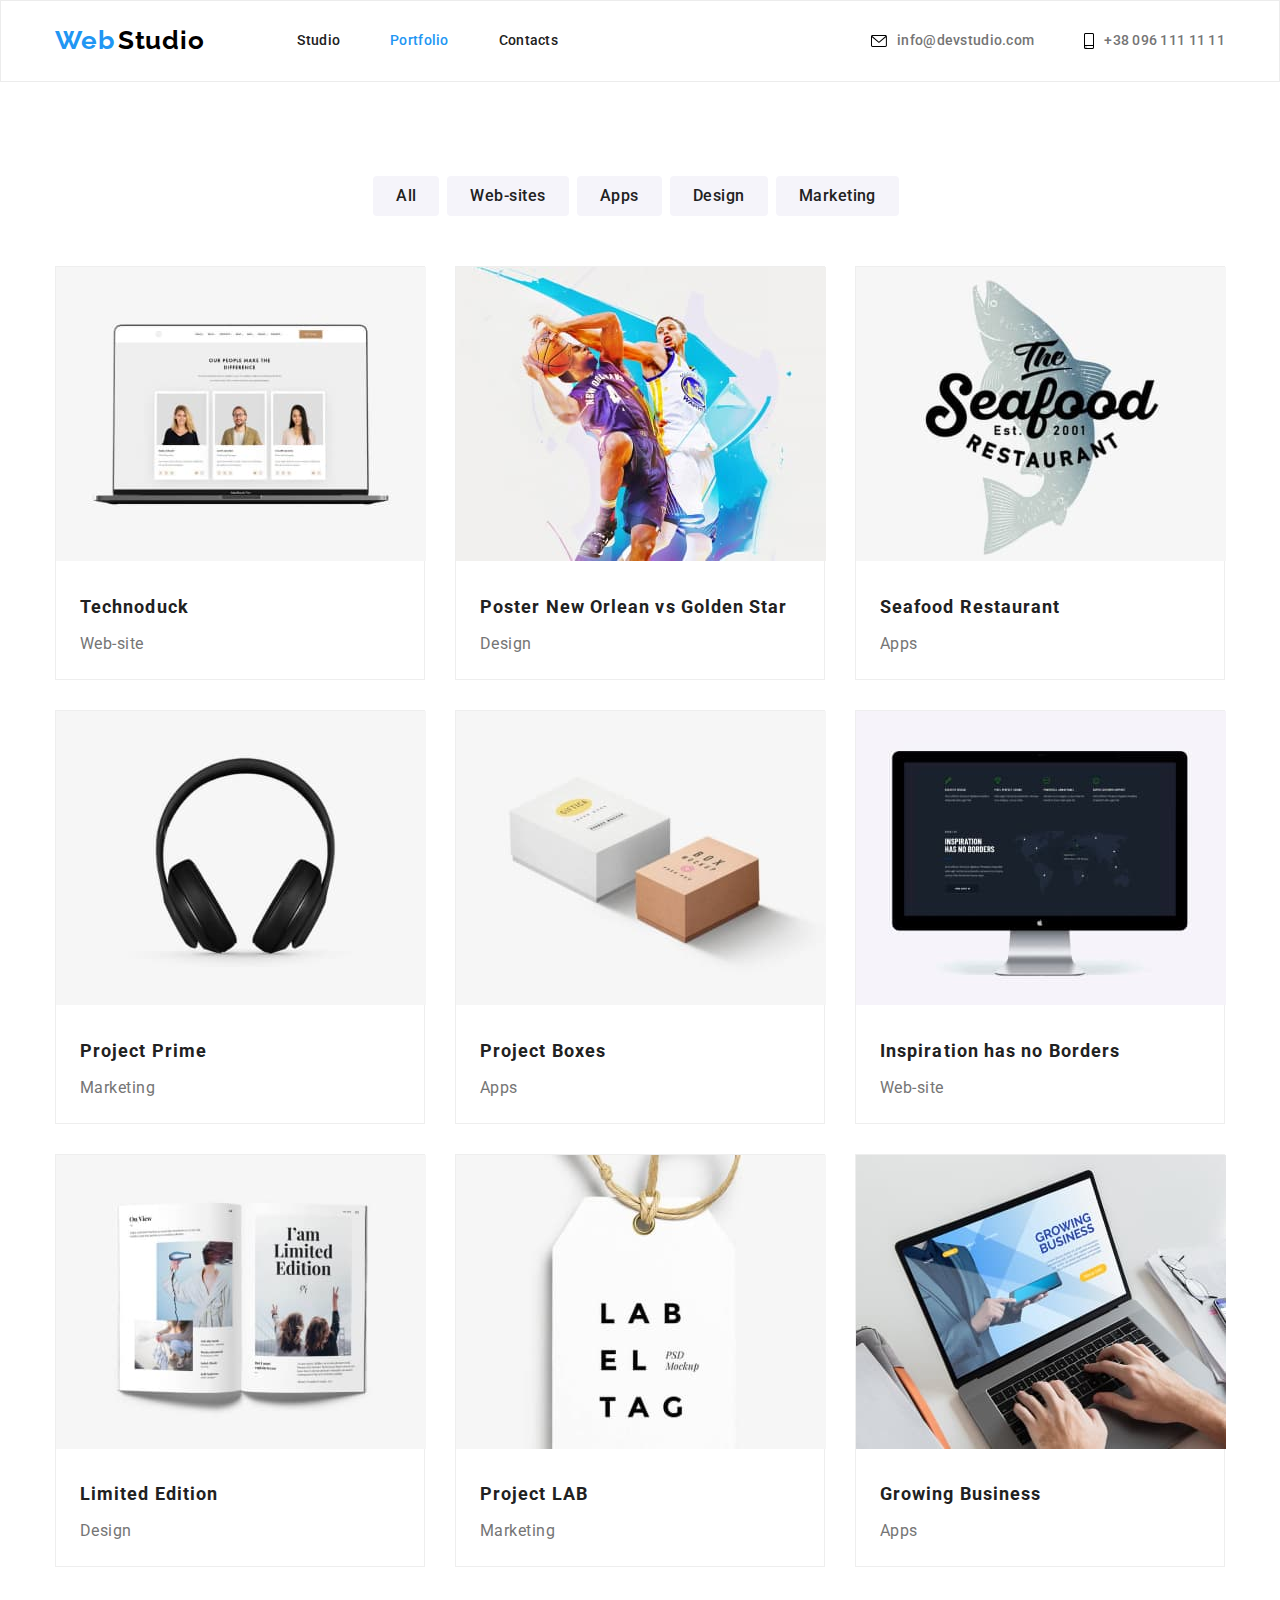
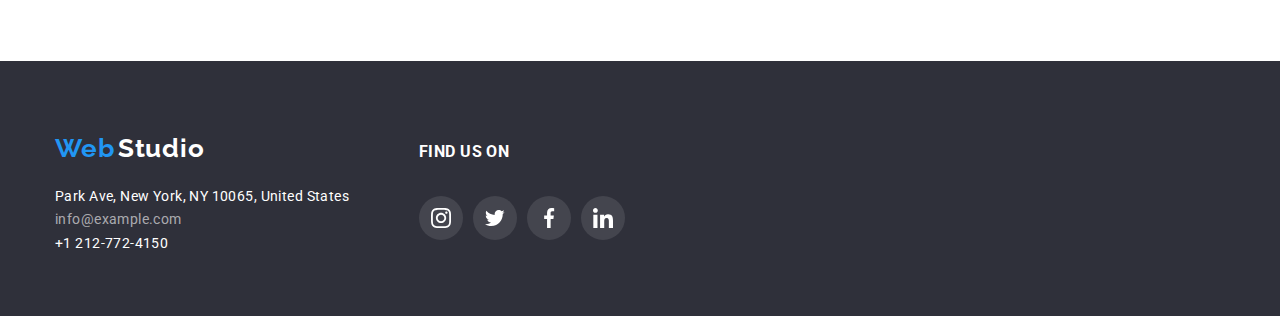
==== portfolio.html @ 9c0a79fc "add all info" ====
<!DOCTYPE html>
<html lang="en">
<head>
    <meta charset="UTF-8">
    <meta http-equiv="X-UA-Compatible" content="IE=edge">
    <meta name="viewport" content="width=device-width, initial-scale=1.0">
    <title>Document</title>
    <link rel="preconnect" href="https://fonts.googleapis.com">
    <link rel="preconnect" href="https://fonts.gstatic.com" crossorigin="">
    <link href="https://fonts.googleapis.com/css2?family=Raleway:ital,wght@0,700;1,700&amp;family=Roboto:ital,wght@0,400;0,500;0,700;0,900;1,400;1,500;1,700;1,900&amp;display=swap" rel="stylesheet">
    <link rel="stylesheet" href="https://cdnjs.cloudflare.com/ajax/libs/modern-normalize/1.1.0/modern-normalize.min.css">
    <link rel="stylesheet" href="./css/styles.css">
</head>

<body>
    <!--Header-->
    <header  class="header">
      <div class="container main-div">
      <a href="./index.html" class="link">
          <span class="logo-web" >Web</span>
          <span class="logo-studio" >Studio</span>
      </a>  
      <nav>
          <ul class="site-nav list">
              <li class="item"><a href="./index.html" class="link">Studio</a></li>
              <li class="item"><a href="./portfolio.html"  class="link current">Portfolio</a></li>
              <li class="item"><a href=""  class="link">Contacts</a></li>
          </ul>  
      </nav>
      <ul class="auth-nav list"> 
        <li class="item contact-item">
            <a class="contact-link mail-link link" href="mailto:info@devstudio.com" >
                <svg class="mail-icon icon" width="16" height="12">
                    <use href="./images/icons/icons.svg#icon-envelope"></use>
                </svg>
                <span>info@devstudio.com</span>
            </a>
        </li> 
        <li class="item contact-item">
            <a class="contact-link phone-link link" href="tel:+380961111111">
                <svg class="phone-icon icon" width="10" height="16">
                    <use href="./images/icons/icons.svg#icon-smartphone"></use>
                </svg>
                <span>+38 096 111 11 11</span>
            </a>
        </li>  
    </ul>
      </div>
    </header>
    <!--Main body-->
    <main>
        
        <section class="section">
            <div class="container">
                <h2 class="visually-hidden">Our projects</h2>
                <!--List of filters-->
                
                <ul class="portfolio-list">
                  
                  <li class="item"><button type="button" class="button">All</button></li>
                  <li class="item"><button type="button" class="button">Web-sites</button></li>
                  <li class="item"><button type="button" class="button">Apps</button></li>
                  <li class="item"><button type="button" class="button">Design</button></li>
                  <li class="item"><button type="button" class="button">Marketing</button></li>
                  
                </ul>
                
                <!--List of projects-->      
                <ul class="list">
                  <div class="portfolio-container">
                  <li class="portfolio-element">
                    <a href="" class="portfolio-link">
                      <img src="./images/portfolio/img.jpg" alt="Technoduck's photo" width="370" height="294" />
                      <h3 class="portfolio-title">Technoduck</h3>
                      <p class="portfolio-text">Web-site</p>
                  </a>
                  </li>
                  <li class="portfolio-element">
                    <a href="" class="portfolio-link">
                      <img src="./images/portfolio/img1.jpg" alt="Poster's photo" width="370" height="294" />
                      <h3 class="portfolio-title">Poster New Orlean vs Golden Star</h3>
                      <p class="portfolio-text">Design</p>
                  </a>
                  </li>
                  <li class="portfolio-element">
                    <a href="" class="portfolio-link">
                      <img src="./images/portfolio/img2.jpg" alt="Seafood's photo" width="370" height="294" />
                      <h3 class="portfolio-title">Seafood Restaurant</h3>
                      <p class="portfolio-text">Apps</p>
                  </a></li>
                  <li class="portfolio-element"><a href="" class="portfolio-link">
                    <img src="./images/portfolio/img3.jpg" alt="Project's photo" width="370" height="294" />
                    <h3 class="portfolio-title">Project Prime</h3>
                    <p class="portfolio-text">Marketing</p>
                  </a></li>
                  <li class="portfolio-element"><a href="" class="portfolio-link">
                    <img src="./images/portfolio/img4.jpg" alt="Boxes's photo" width="370" height="294" />
                    <h3 class="portfolio-title">Project Boxes</h3>
                    <p class="portfolio-text">Apps</p>
                  </a></li>
                  <li class="portfolio-element"><a href="" class="portfolio-link">
                    <img src="./images/portfolio/img5.jpg" alt="Inspiration's photo" width="370" height="294" />
                    <h3 class="portfolio-title">Inspiration has no Borders</h3>
                    <p class="portfolio-text">Web-site</p>
                  </a></li>
                  <li class="portfolio-element"><a href="" class="portfolio-link">
                    <img src="./images/portfolio/img6.jpg" alt="Edition's photo" width="370" height="294" />
                    <h3 class="portfolio-title">Limited Edition</h3>
                    <p class="portfolio-text">Design</p>
                  </a></li>
                  <li class="portfolio-element"><a href="" class="portfolio-link">
                    <img src="./images/portfolio/img7.jpg" alt="LAB's photo" width="370" height="294" />
                    <h3 class="portfolio-title">Project LAB</h3>
                    <p class="portfolio-text">Marketing</p>
                  </a></li>
                  <li class="portfolio-element"><a href="" class="portfolio-link">
                    <img src="./images/portfolio/img8.jpg" alt="Business's photo" width="370" height="294" />
                    <h3 class="portfolio-title">Growing Business</h3>
                    <p class="portfolio-text">Apps</p>
                  </a></li>
                  </div>
                </ul>
            </div>
        </section>
        
    </main>
    <!--Footer-->
    <footer class="footer"> 
      <div class="container2" > 
        <div class="footer-address-block">
            <a href="./index.html" class="link">
                <span class="footer-logo-web" >Web</span>
                <span class="footer-logo-studio" >Studio</span>
            </a>  
        <address>
            <ul  class="footer list">
                <li class="item"><a href="https://www.google.com/maps/place/Park+Ave,+New+York,+NY+10065,+%D0%A1%D0%BF%D0%BE%D0%BB%D1%83%D1%87%D0%B5%D0%BD%D1%96+%D0%A8%D1%82%D0%B0%D1%82%D0%B8+%D0%90%D0%BC%D0%B5%D1%80%D0%B8%D0%BA%D0%B8/@40.7667084,-73.9759206,15z/data=!3m1!4b1!4m5!3m4!1s0x89c2b76424149fd5:0x1e6065c9d4149dd9!8m2!3d40.7667087!4d-73.9671658"
                    target="_blank"
                    rel="noopener noreferrer nofollow"
                    class="link">Park Ave, New York, NY 10065, United States </a>
                </li>
                <li class="item"><a href="mailto:info@example.com" class="link contacts">info@example.com</a></li>
                <li class="item"><a href="tel:+12127724150" class="link contact">+1 212-772-4150</a></li>
            </ul>
        </address>
        </div>
        <div class="footer-social-block">
            <h3 class="title">FIND US ON</h3>
            <ul class="footer-icons">
                <li class="social-item">
                <a href=""  class="social-link link">
                    <svg class="social-icon1" width="20" height="20">
                        <use href="./images/icons/icons.svg#icon-instagram"></use>
                    </svg>
                </a>                   
                </li>
                <li class="social-item">
                <a href="" class="social-link link">
                    <svg class="social-icon1" width="20" height="20">
                        <use href="./images/icons/icons.svg#icon-twitter"></use>
                    </svg>
                </a>
                </li>
                <li class="social-item">
                <a href="" class="social-link link">
                    <svg class="social-icon1" width="20" height="20">
                        <use href="./images/icons/icons.svg#icon-facebook"></use>
                    </svg>
                </a>
                </li>
                <li class="social-item">
                <a href="" class="social-link link">
                    <svg class="social-icon1" width="20" height="20">
                        <use href="./images/icons/icons.svg#icon-linkedin"></use>
                    </svg>
                </a>
                </li>
            </ul>
        </div>
    </footer>
    
</body>
</html>
---- css/styles.css ----
:root {
    --color-text: #757575;
    --second-color-text: #212121;
    --third-color-text: #000000;
    --second-bg-color:  #F5F4FA;
    --third-bg-color:#2f303a;
    --accent-color: #2196f3;
    --primary-white-color: #ffffff;
    --secondary-white-color: rgba(255, 255, 255, 0.6);
  }
  body {
    background-color: var(--primary-white-color);
    font-family: "Roboto", sans-serif;
    font-style: normal;
    font-size: 14px;
    line-height: 1.7;
    letter-spacing: 0.03em;
    color: var(--color-text);
  }
  .container {
    width: 1200px;
    padding-left: 15px;
    padding-right: 15px;
    margin-left: auto;
    margin-right: auto;
  }
  .list {
    display: flex;
    padding: 0;
    margin: 0;
    list-style: none;
  }
  .section {
    margin-top: 0;
    padding-top: 94px;
    padding-bottom: 94px;
  }
  .ul, li {
    list-style: none;
  }
  /* main-div */
  .main-div {
    display: flex;
    align-items: center;
  }
  /* header */
  .header {
    background-color: var(--primary-white-color);
    border: 1px solid #ECECEC;
  }
  .header .list {
    list-style: none;
  }
  .header .link {
    text-decoration: none;
  }
  .header .link:hover,
  .header .link:focus {
    color: var(--accent-color);
  }
  /* header logo */
  .logo-web {
    font-family: 'Raleway';
    font-weight: 700;
    font-size: 26px;
    line-height: 1.19;
    letter-spacing: 0.03em;
    color: var(--accent-color);
  }
  .logo-studio {
    font-family: 'Raleway';
    font-weight: 700;
    font-size: 26px;
    line-height: 1.19;
    letter-spacing: 0.03em;
    color: var(--third-color-text);
  }
  /* navigation */
  .site-nav {
    display: flex;
    margin-left: 93px;
  }
  .site-nav .item + .item {
    margin-left: 50px;
  }

  .site-nav .link {
    display: block;
    padding-top: 32px;
    padding-bottom: 32px;

    color: var(--second-color-text);
    font-weight: 500;
    font-size: 14px;
    line-height: 1.14;
    letter-spacing: 0.02em;
    text-decoration: none;
  }
  .site-nav .link:hover,
  .site-nav .link:focus {
    color: var(--accent-color);
  }
  .site-nav .link.current {
    color: var(--accent-color);
  }
  .auth-nav {
    display: flex;
    margin-left: auto;
  }
  .auth-nav .item + .item {
    margin-left: 50px;
  }
  .auth-nav .link {
    color: var(--color-text);
    text-decoration: none;
    font-weight: 500;
    font-size: 14px;
    line-height: 1.14;
    letter-spacing: 0.02em;
  }
  .auth-nav .link:hover,
  .auth-nav .link:focus {
  color: var(--accent-color);
  }
  .auth-nav .contact-link {
    display: flex;
    align-items: center;
  }
  .auth-nav .icon {
    margin-right: 10px;
  }
  .auth-nav .contact-link:hover .icon {
    fill: var(--accent-color);
  }
  
  /* request */
  .request {
    background-color: var(--third-bg-color);
    text-align: center;
    padding-top: 200px;
    padding-bottom: 200px;
    max-width: 1600px;
    background-image: 
    linear-gradient(
      to right,
      rgba(47, 48, 58, 0.4),
      rgba(47, 48, 58, 0.4)),
     url(../images/requestbg/requestbg1.jpg);
     margin-left: auto;
     margin-right: auto;
     background-repeat: no-repeat;
     background-position: center;
     background-size: cover;
  }
  .request-title {
    margin: auto;
    margin-top: 0;
    margin-bottom: 30px;
    width: 696px;
    color: var(--primary-white-color);
    font-weight: 900;
    font-size: 44px;
    line-height: 1.36;
    align-items: center;
    
    letter-spacing: 0.06em;
    text-transform: uppercase;
    text-align: center;
  }
  .request-button {
    border-radius: 4px;
    border: 1px solid transparent;
    background-color: var(--accent-color);
    font-family: inherit;
    font-weight: 700;
    font-size: 16px;
    line-height: 1.9;
    text-align: center;
    letter-spacing: 0.06em;
    color: var(--primary-white-color);
    cursor: pointer;
    padding-top: 10px;
    padding-right: 32px;
    padding-bottom: 10px;
    padding-left: 32px;
  }
  /* quality */
  
  .visually-hidden {
    margin-top: 0;
    position: absolute;
    white-space: nowrap;
    width: 1px;
    height: 1px;
    overflow: hidden;
    border: 0;
    padding: 0;
    clip: rect(0 0 0 0);
    clip-path: inset(50%);
    margin: -1px;
  }
  .quality-item {
    width: 270px;
    margin-right: 30px;
    margin-bottom: 0px;
  }
  .quality-item:nth-child(4n) {
    margin-right: 0;
  }
  .quality-item::before {
    display: block;
    content: "";
    height: 120px;
    border-radius: 4px;
    background-repeat: no-repeat;
    background-position: center;
    background-color: var(--second-bg-color);
    margin-bottom: 30px;
  }
  .icon-antenna::before {
    background-image: url(../images/icons/antenna\ 1.svg);
  }
  .icon-clock::before {
    background-image: url(../images/icons/clock\ 1.svg);
  }
  .icon-diagram::before{
    background-image: url(../images/icons/diagram\ 1.svg);
  }
  .icon-astronaut::before{
    background-image: url(../images/icons/astronaut\ 1.svg);
  }
  /*.quality-item:nth-last-child(-n +4) {
    margin-bottom: 0;
  }*/
  .quality-title {
    margin-top: 0;
    margin-bottom: 10px;
    font-weight: 700;
    font-size: 14px;
    line-height: 1.4;
    letter-spacing: 0.03em;
    text-transform: uppercase;
    color: var(--second-color-text);
  }
  .quality-text {
    margin-top: 0;
    margin-bottom: 0;
  }
  /* what we do */
  .section1 {
    margin-top: 0;
    padding-top: 0;
    padding-bottom: 94px;
  }
  .whatwedo-list {
    display: flex;
    flex-wrap: nowrap;
    padding-left: 0;
    margin-top: 0;
    margin-bottom: 0;
  }
  .whatwedo-item {
    width: 370px;
    margin-right: 30px;
    margin-bottom: 30px;
  }
  .whatwedo-item:nth-child(3n) {
    margin-right: 0;
  }
  .whatwedo-item:nth-last-child(-n +3) {
    margin-bottom: 0;
  }
  .examples .list {
    margin-top: 0;
    margin-bottom: 0;
    list-style: none;
  }
  .section-title {
    margin-top: 0;
    margin-bottom: 50px;
    font-weight: 700;
    font-size: 36px;
    line-height: 1.6;
    text-align: center;
    letter-spacing: 0.03em;
    color: var(--second-color-text);
  }
  /* team */
  .team {
    background-color: var(--second-bg-color);
  }
  .team .list {
    list-style: none;
  }
  .team-item { 
    width: 270px;
    margin-right: 30px;
    margin-bottom: 0px; 
    background-color: var(--primary-white-color); 
    /* material shadow v1 */
      box-shadow: 0px 1px 3px rgba(0, 0, 0, 0.12), 0px 1px 1px rgba(0, 0, 0, 0.14), 0px 2px 1px rgba(0, 0, 0, 0.2);
      border-radius: 0px 0px 4px 4px;
  }
  .team-item:nth-child(4n) {
    margin-right: 0;
  }
  .team-item .social-icons {
    display: flex;
    justify-content: center;
    padding-bottom: 30px;
  }
  .team-item .social-item {
    width: 44px;
    height: 44px;
    margin-right: 10px;
    border-radius: 50%;
    background-color: var(--primary-white-color);
  }
  .team-item .social-item:last-child {
    margin-right: 0;
  }
  .team-item .social-link {
    width: 100%;
    height: 100%;
    display: flex;
    align-items: center;
    justify-content: center;
  }
  .team-item  .social-item:hover,
  .team-item  .social-item:focus {
    background-color: var(--accent-color);
  }
  .team-item .social-icon {
    fill:  #AFB1B8;
  }
  .team-item .social-link:hover .social-icon {
    fill: var(--primary-white-color);
  }
 
  .team-title {
    padding-top: 30px;
    padding-bottom: 10px;
    margin-top: 0;
    margin-bottom: 0;
    font-weight: 500;
    font-size: 16px;
    line-height: 1.87;
    text-align: center;
    letter-spacing: 0.03em;
    color: var(--second-color-text);
  }
  .team-text {
    padding-bottom: 16px;
    margin-top: 0;
    margin-bottom: 0;
    font-size: 16px;
    line-height: 1.87;
    text-align: center;
  }
  /* customers*/
  .customer-list {
    display: flex;
    flex-wrap: wrap;
  }
  .customer-list li {
    margin-right: 30px;
  }
  .customer-list li:nth-child(6n) {
    margin-right: 0;
  }
  .customer-item {
    display: block;
    content: "";
    width: 170px;
    height: 92px;
    border-radius: 4px;
    border : 1px solid #AFB1B8;
    background-repeat: no-repeat;
    background-position: center;
    margin-bottom: 30px;
  }
  .customer-item .customer-icon {
    display: flex;
    justify-content: center;
  }
  .customer-item .customer-link {
    width: 100%;
    height: 100%;
    display: flex;
    align-items: center;
    justify-content: center;
  }
  
  .customer-item .customer-icon {
    fill:  #AFB1B8;
  }
  
  .customer-item .customer-link:hover .customer-icon {
    fill: var(--accent-color);
  }
  .customer-item .customer-link:hover {
    border: 1px solid var(--accent-color);
  }
  .customer-item  .customer-item:hover,
  .customer-item  .customer-item:focus {
    background-color: var(--accent-color);
  }

  /* footer */
  .footer {
    background-color: var(--third-bg-color);
    padding-top: 60px;
    padding-bottom: 60px;
  }
  
  /* footer logo */
  .container2 {
    display: flex;  
    align-items: baseline;
    width: 1200px;
    padding-left: 15px;
    padding-right: 15px;
    margin-left: auto;
    margin-right: auto;
  }
  .footer-address-block { 
    margin-right: 70px;
   }
  .footer-logo-web {
    font-family: 'Raleway';
    font-weight: 700;
    font-size: 26px;
    line-height: 1.19;
    letter-spacing: 0.03em;
    color: var(--accent-color);
  }
  .footer-logo-studio {
    font-family: 'Raleway';
    font-weight: 700;
    font-size: 26px;
    line-height: 1.19;
    letter-spacing: 0.03em;
    color: var(--primary-white-color);
  }
  /* address */
  .footer .list {
    display: inline-block;
    padding-top: 0;
    padding-bottom: 0;
    margin-top: 20px;
    list-style: none;
    font-style: normal;
  }
  .footer .link {
    color: var(--primary-white-color);
    text-decoration: none;
  }
  .footer .link:hover,
  .footer .link:focus {
    color: var(--accent-color);
  }
  .footer .contacts {
    color: var(--secondary-white-color);
  }
  /*find us on*/
  .footer-social-block { 
    display: inline;
    width: 206px;
    margin: 0;
  }
  
  .footer .title {
    color: var(--primary-white-color);
  }
  .social-link, 
  .social-item   {
    display: flex;
    width: 100%;
    height: 100%;
    align-items: center;
    justify-content: center;
  }

  .footer .social-item {
    width: 44px;
    height: 44px;
    margin-right: 10px;
    border-radius: 50%;
    background: rgba(255, 255, 255, 0.1);
  }
  .social-item:nth-child(4n) {
    margin-right: 0;
  }
  .footer-icons {
    display: inline-flex;
    padding-inline: 0;
  }  
  .footer-icons  .social-item:hover,
  .footer-icons  .social-item:focus {
    background-color: var(--accent-color);
  }
  
  .footer-icons .social-icon1 {
    fill:  var(--primary-white-color);
  }
  .footer-icons .social-link:hover .social-icon {
    fill: var(--primary-white-color);
  }
  

  /* portfolio */
  .portfolio .list {
    list-style: none;  
  }
  /* button on portfolio */
  .portfolio-list {
    display: flex;
    justify-content: center;
    margin-top: 0;
    margin-bottom: 0;
    padding-left: 0;
  }
  
  .button {
    border-radius: 4px;
    margin-bottom: 50px;
    margin-right: 8px;
    border: 1px solid transparent;
    padding: 6px 22px;
    background-color: var(--second-bg-color);
    font-family: inherit;
    font-weight: 500;
    font-size: 16px;
    line-height: 1.62;
    text-align: center;
    letter-spacing: 0.03em;
    color: var(--second-color-text);
    cursor: pointer;
  }
  .button li:nth-child(5n) {
    margin-right: 0;
  }
  .button:hover,
  .button:focus {
    background-color: var(--accent-color);
    color: var(--primary-white-color);
    box-shadow: 0px 3px 1px rgba(0, 0, 0, 0.1), 0px 1px 2px rgba(0, 0, 0, 0.08), 0px 2px 2px rgba(0, 0, 0, 0.12);
  }
  /* list of projects */
  .portfolio-container {
    display: flex;
    flex-wrap: wrap;
  }
  .portfolio-element {
    width: 370px;
    margin-right: 30px;
    margin-bottom: 30px;
    border: 1px solid #EEEEEE;
  }
  .portfolio-element:nth-child(3n) {
    margin-right: 0;
  }
  .portfolio-element:nth-last-child(-n +3) {
    margin-bottom: 0;
  }
 .portfolio-element:hover {
  box-shadow: 0px 1px 1px rgba(0, 0, 0, 0.12), 0px 4px 4px rgba(0, 0, 0, 0.06), 1px 4px 6px rgba(0, 0, 0, 0.16);
 }
  .portfolio-link {
    text-decoration: none;
  }
  .portfolio-title {
    padding-top: 20px;
    padding-left: 24px;
    padding-bottom: 4px;
    padding-right: 24px;
    margin-top: 0;
    margin-bottom: 0;
    font-weight: 700;
    font-size: 18px;
    line-height: 2;
    letter-spacing: 0.06em;
    color: var(--second-color-text);
  }
  .portfolio-text {
    padding-left: 24px;
    padding-bottom: 20px;
    padding-right: 24px;
    margin-top: 0;
    margin-bottom: 0;
    font-size: 16px;
    line-height: 1.88;
    letter-spacing: 0.03em;
    color: var(--color-text);
  }
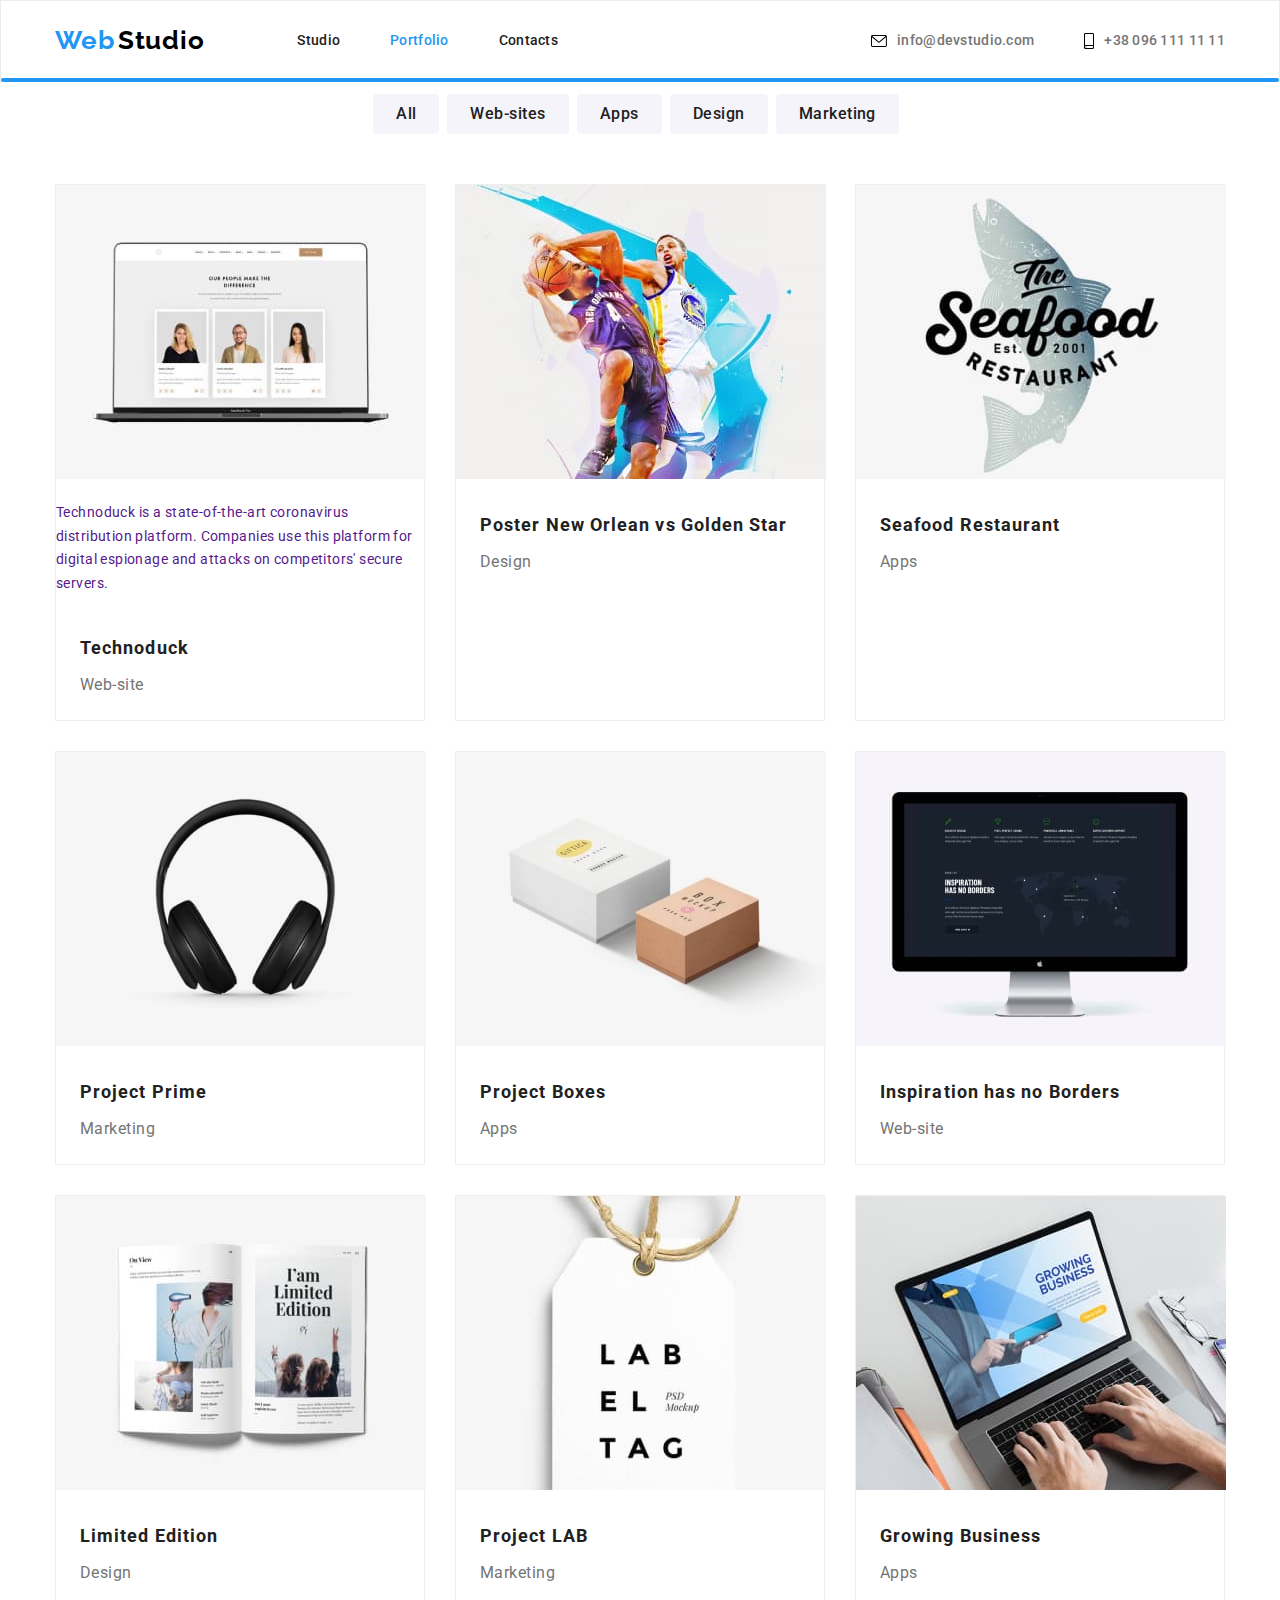
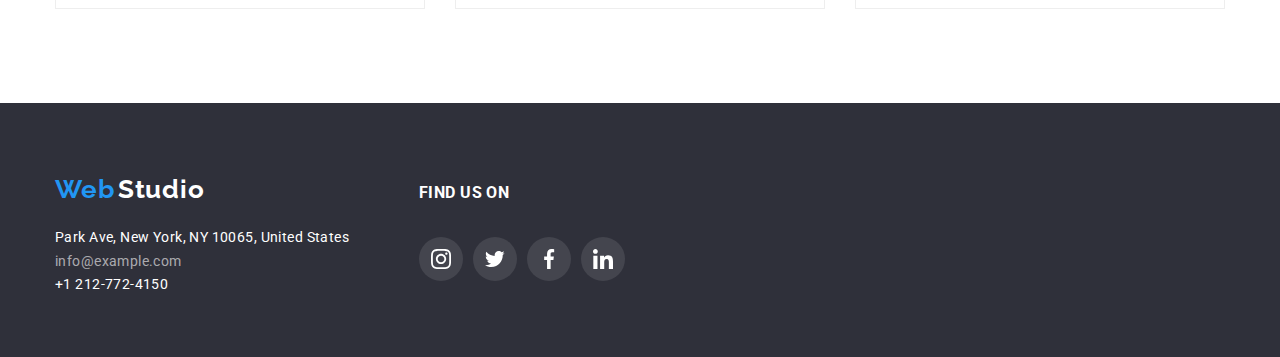
==== commit a02316f3: "fixed header" ====
--- a/portfolio.html
+++ b/portfolio.html
@@ -70,54 +70,73 @@
                   <div class="portfolio-container">
                   <li class="portfolio-element">
                     <a href="" class="portfolio-link">
-                      <img src="./images/portfolio/img.jpg" alt="Technoduck's photo" width="370" height="294" />
-                      <h3 class="portfolio-title">Technoduck</h3>
-                      <p class="portfolio-text">Web-site</p>
-                  </a>
+                        <div class="portfolio-vision">
+                            <div class="portfolio-desription">
+                            <img src="./images/portfolio/img.jpg" alt="Technoduck's photo" width="370" height="294" />
+                            
+                            <p>Technoduck is a state-of-the-art coronavirus distribution platform. Companies use this platform for digital espionage and attacks on competitors' secure servers.</p>
+                            </div>
+                        </div>
+                        <h3 class="portfolio-title">Technoduck</h3>
+                        <p class="portfolio-text">Web-site</p>
+                    </a>
                   </li>
                   <li class="portfolio-element">
                     <a href="" class="portfolio-link">
                       <img src="./images/portfolio/img1.jpg" alt="Poster's photo" width="370" height="294" />
                       <h3 class="portfolio-title">Poster New Orlean vs Golden Star</h3>
                       <p class="portfolio-text">Design</p>
-                  </a>
+                    </a>
                   </li>
                   <li class="portfolio-element">
                     <a href="" class="portfolio-link">
                       <img src="./images/portfolio/img2.jpg" alt="Seafood's photo" width="370" height="294" />
                       <h3 class="portfolio-title">Seafood Restaurant</h3>
                       <p class="portfolio-text">Apps</p>
-                  </a></li>
-                  <li class="portfolio-element"><a href="" class="portfolio-link">
-                    <img src="./images/portfolio/img3.jpg" alt="Project's photo" width="370" height="294" />
-                    <h3 class="portfolio-title">Project Prime</h3>
-                    <p class="portfolio-text">Marketing</p>
-                  </a></li>
-                  <li class="portfolio-element"><a href="" class="portfolio-link">
-                    <img src="./images/portfolio/img4.jpg" alt="Boxes's photo" width="370" height="294" />
-                    <h3 class="portfolio-title">Project Boxes</h3>
-                    <p class="portfolio-text">Apps</p>
-                  </a></li>
-                  <li class="portfolio-element"><a href="" class="portfolio-link">
-                    <img src="./images/portfolio/img5.jpg" alt="Inspiration's photo" width="370" height="294" />
-                    <h3 class="portfolio-title">Inspiration has no Borders</h3>
-                    <p class="portfolio-text">Web-site</p>
-                  </a></li>
-                  <li class="portfolio-element"><a href="" class="portfolio-link">
-                    <img src="./images/portfolio/img6.jpg" alt="Edition's photo" width="370" height="294" />
-                    <h3 class="portfolio-title">Limited Edition</h3>
-                    <p class="portfolio-text">Design</p>
-                  </a></li>
-                  <li class="portfolio-element"><a href="" class="portfolio-link">
-                    <img src="./images/portfolio/img7.jpg" alt="LAB's photo" width="370" height="294" />
-                    <h3 class="portfolio-title">Project LAB</h3>
-                    <p class="portfolio-text">Marketing</p>
-                  </a></li>
-                  <li class="portfolio-element"><a href="" class="portfolio-link">
-                    <img src="./images/portfolio/img8.jpg" alt="Business's photo" width="370" height="294" />
-                    <h3 class="portfolio-title">Growing Business</h3>
-                    <p class="portfolio-text">Apps</p>
-                  </a></li>
+                    </a>
+                  </li>
+                  <li class="portfolio-element">
+                    <a href="" class="portfolio-link">
+                      <img src="./images/portfolio/img3.jpg" alt="Project's photo" width="370" height="294" />
+                      <h3 class="portfolio-title">Project Prime</h3>
+                      <p class="portfolio-text">Marketing</p>
+                    </a>
+                   </li>
+                  <li class="portfolio-element">
+                    <a href="" class="portfolio-link">
+                      <img src="./images/portfolio/img4.jpg" alt="Boxes's photo" width="370" height="294" />
+                      <h3 class="portfolio-title">Project Boxes</h3>
+                      <p class="portfolio-text">Apps</p>
+                    </a>
+                  </li>
+                  <li class="portfolio-element">
+                    <a href="" class="portfolio-link">
+                      <img src="./images/portfolio/img5.jpg" alt="Inspiration's photo" width="370" height="294" />
+                      <h3 class="portfolio-title">Inspiration has no Borders</h3>
+                      <p class="portfolio-text">Web-site</p>
+                    </a>
+                  </li>
+                  <li class="portfolio-element">
+                    <a href="" class="portfolio-link">
+                      <img src="./images/portfolio/img6.jpg" alt="Edition's photo" width="370" height="294" />
+                      <h3 class="portfolio-title">Limited Edition</h3>
+                      <p class="portfolio-text">Design</p>
+                    </a>
+                  </li>
+                  <li class="portfolio-element">
+                    <a href="" class="portfolio-link">
+                      <img src="./images/portfolio/img7.jpg" alt="LAB's photo" width="370" height="294" />
+                      <h3 class="portfolio-title">Project LAB</h3>
+                      <p class="portfolio-text">Marketing</p>
+                    </a>
+                  </li>
+                  <li class="portfolio-element">
+                    <a href="" class="portfolio-link">
+                      <img src="./images/portfolio/img8.jpg" alt="Business's photo" width="370" height="294" />
+                      <h3 class="portfolio-title">Growing Business</h3>
+                      <p class="portfolio-text">Apps</p>
+                    </a>
+                  </li>
                   </div>
                 </ul>
             </div>
--- a/css/styles.css
+++ b/css/styles.css
@@ -43,10 +43,14 @@
     display: flex;
     align-items: center;
   }
+
   /* header */
   .header {
     background-color: var(--primary-white-color);
     border: 1px solid #ECECEC;
+    position: fixed;
+    width: 100%;
+    min-height: 80px;
   }
   .header .list {
     list-style: none;
@@ -102,6 +106,16 @@
   }
   .site-nav .link.current {
     color: var(--accent-color);
+  }
+  .link.current::after {
+    content: "";
+    position: absolute;
+    width: 100%;
+    height: 4px;
+    bottom: -1px;
+    border-radius: 2px;
+    left: 0;
+    background: var(--accent-color);
   }
   .auth-nav {
     display: flex;
@@ -261,6 +275,7 @@
   }
   .whatwedo-item {
     width: 370px;
+    height: 294px;
     margin-right: 30px;
     margin-bottom: 30px;
   }
@@ -284,6 +299,21 @@
     text-align: center;
     letter-spacing: 0.03em;
     color: var(--second-color-text);
+  }
+  .whatwedo-list .whatwedo-item {
+    position: relative;
+  }
+  .whatwedo-description {
+    background-color:rgba(47, 48, 58, 0.8);
+    color: var(--primary-white-color);
+    position: absolute;
+    top: 217px;
+    width: 370px;
+    padding-top: 27px;
+    padding-left: 107px;
+    padding-bottom: 27px;
+    padding-right: 107px;
+    text-align: center;
   }
   /* team */
   .team {
@@ -569,6 +599,21 @@
   .portfolio-link {
     text-decoration: none;
   }
+  
+  /*.portfolio-vision  img {
+    position: relative;
+    overflow: ;
+  }
+  /*.portfolio-description {
+    background-color:rgba(33, 150, 243, 0.9);
+    color: white;
+    padding-top: 63px;
+    padding-left: 24px;
+    padding-bottom: 63px;
+    padding-right: 24px;
+    position: absolute;
+  }*/
+  
   .portfolio-title {
     padding-top: 20px;
     padding-left: 24px;
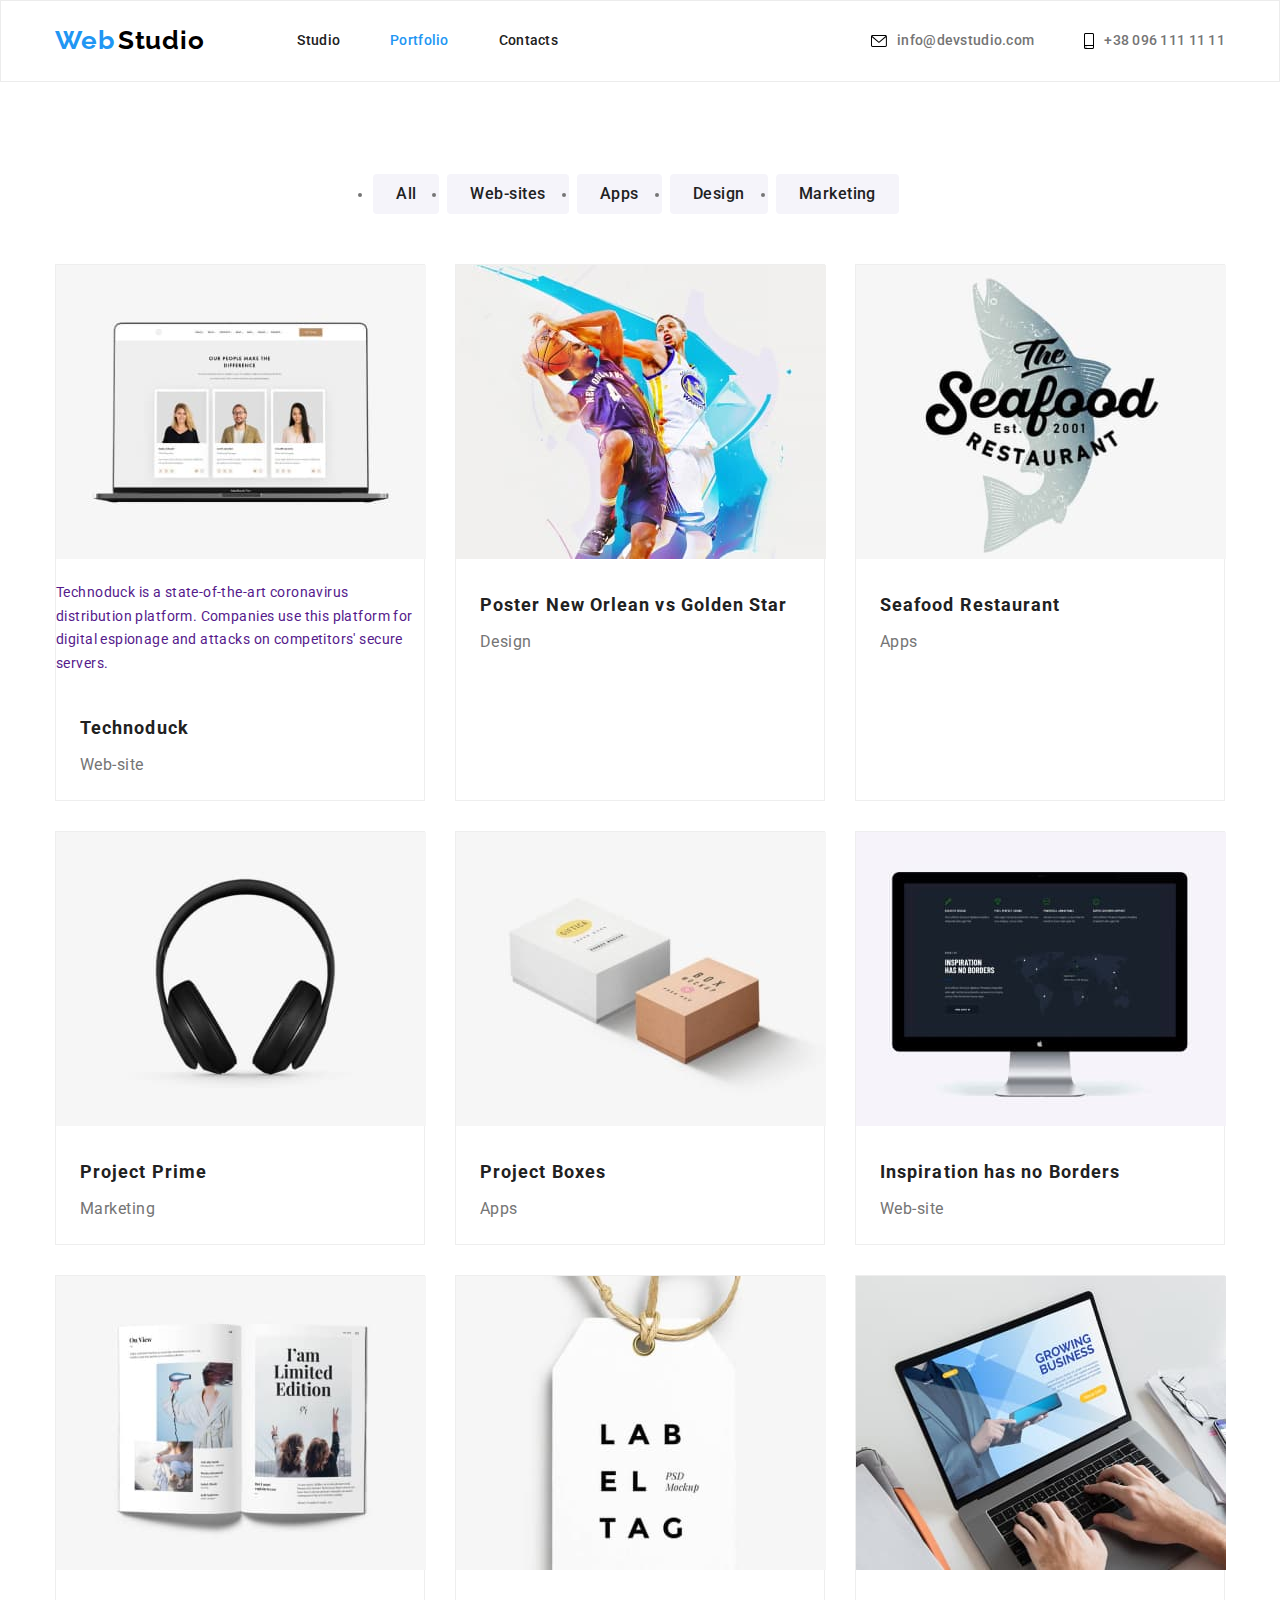
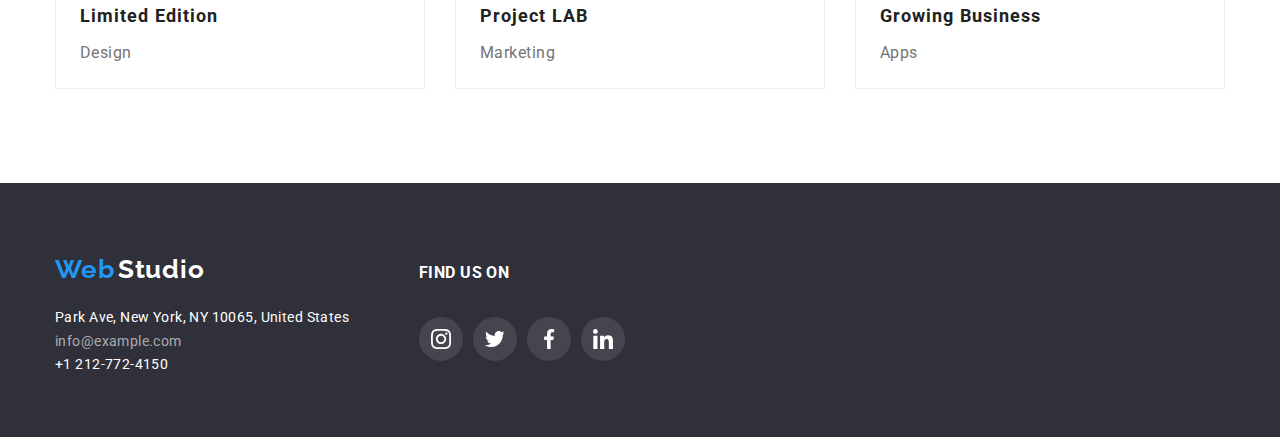
==== commit 3aeef129: "fix header" ====
--- a/portfolio.html
+++ b/portfolio.html
@@ -196,6 +196,7 @@
                 </li>
             </ul>
         </div>
+      </div>
     </footer>
     
 </body>
--- a/css/styles.css
+++ b/css/styles.css
@@ -16,6 +16,7 @@
     line-height: 1.7;
     letter-spacing: 0.03em;
     color: var(--color-text);
+    padding-top: 80px;
   }
   .container {
     width: 1200px;
@@ -35,8 +36,9 @@
     padding-top: 94px;
     padding-bottom: 94px;
   }
-  .ul, li {
+  .ul, .li {
     list-style: none;
+   
   }
   /* main-div */
   .main-div {
@@ -51,6 +53,8 @@
     position: fixed;
     width: 100%;
     min-height: 80px;
+    top: 0;
+    left: 0;
   }
   .header .list {
     list-style: none;
@@ -106,8 +110,9 @@
   }
   .site-nav .link.current {
     color: var(--accent-color);
-  }
-  .link.current::after {
+    position: relative;
+  }
+  .link.current:hover::after {
     content: "";
     position: absolute;
     width: 100%;
@@ -536,7 +541,48 @@
   .footer-icons .social-link:hover .social-icon {
     fill: var(--primary-white-color);
   }
-  
+  /*modal window*/
+  .modal-backdrop {
+    position: fixed;
+    top: 0;
+    left: 0;
+    width: 100%;
+    height: 100%;
+    background-color: rgba(0, 0, 0, 0.2);
+  }
+  .modal-backdrop.is-hidden {
+    opacity: 0;
+    pointer-events: none;
+  }
+  .modal {
+    position: absolute;
+    top: 50%;
+    left: 50%;
+    transform: translate(-50%, -50%);
+    width: 528px;
+    height: 581px;
+    background: var(--primary-white-color) ;
+    border-radius: 4px;
+
+    transition: background-color 250ms cubic-bezier(0.4, 0, 0.2, 1)
+  }
+  .modal:hover,
+  .modal:focus {
+    box-shadow: 0px 1px 3px rgba(0, 0, 0, 0.12), 0px 1px 1px rgba(0, 0, 0, 0.14), 0px 2px 1px rgba(0, 0, 0, 0.2);
+  }
+  .modal .close-sign {
+    position: absolute;
+    display: flex;
+    justify-content: center;
+    cursor: pointer;
+    align-items: center;
+    top: 10px;
+    right: 10px;
+    width: 30px;
+    height: 30px;
+    border: 1px solid #000000;
+    border-radius: 50%;
+  }
 
   /* portfolio */
   .portfolio .list {
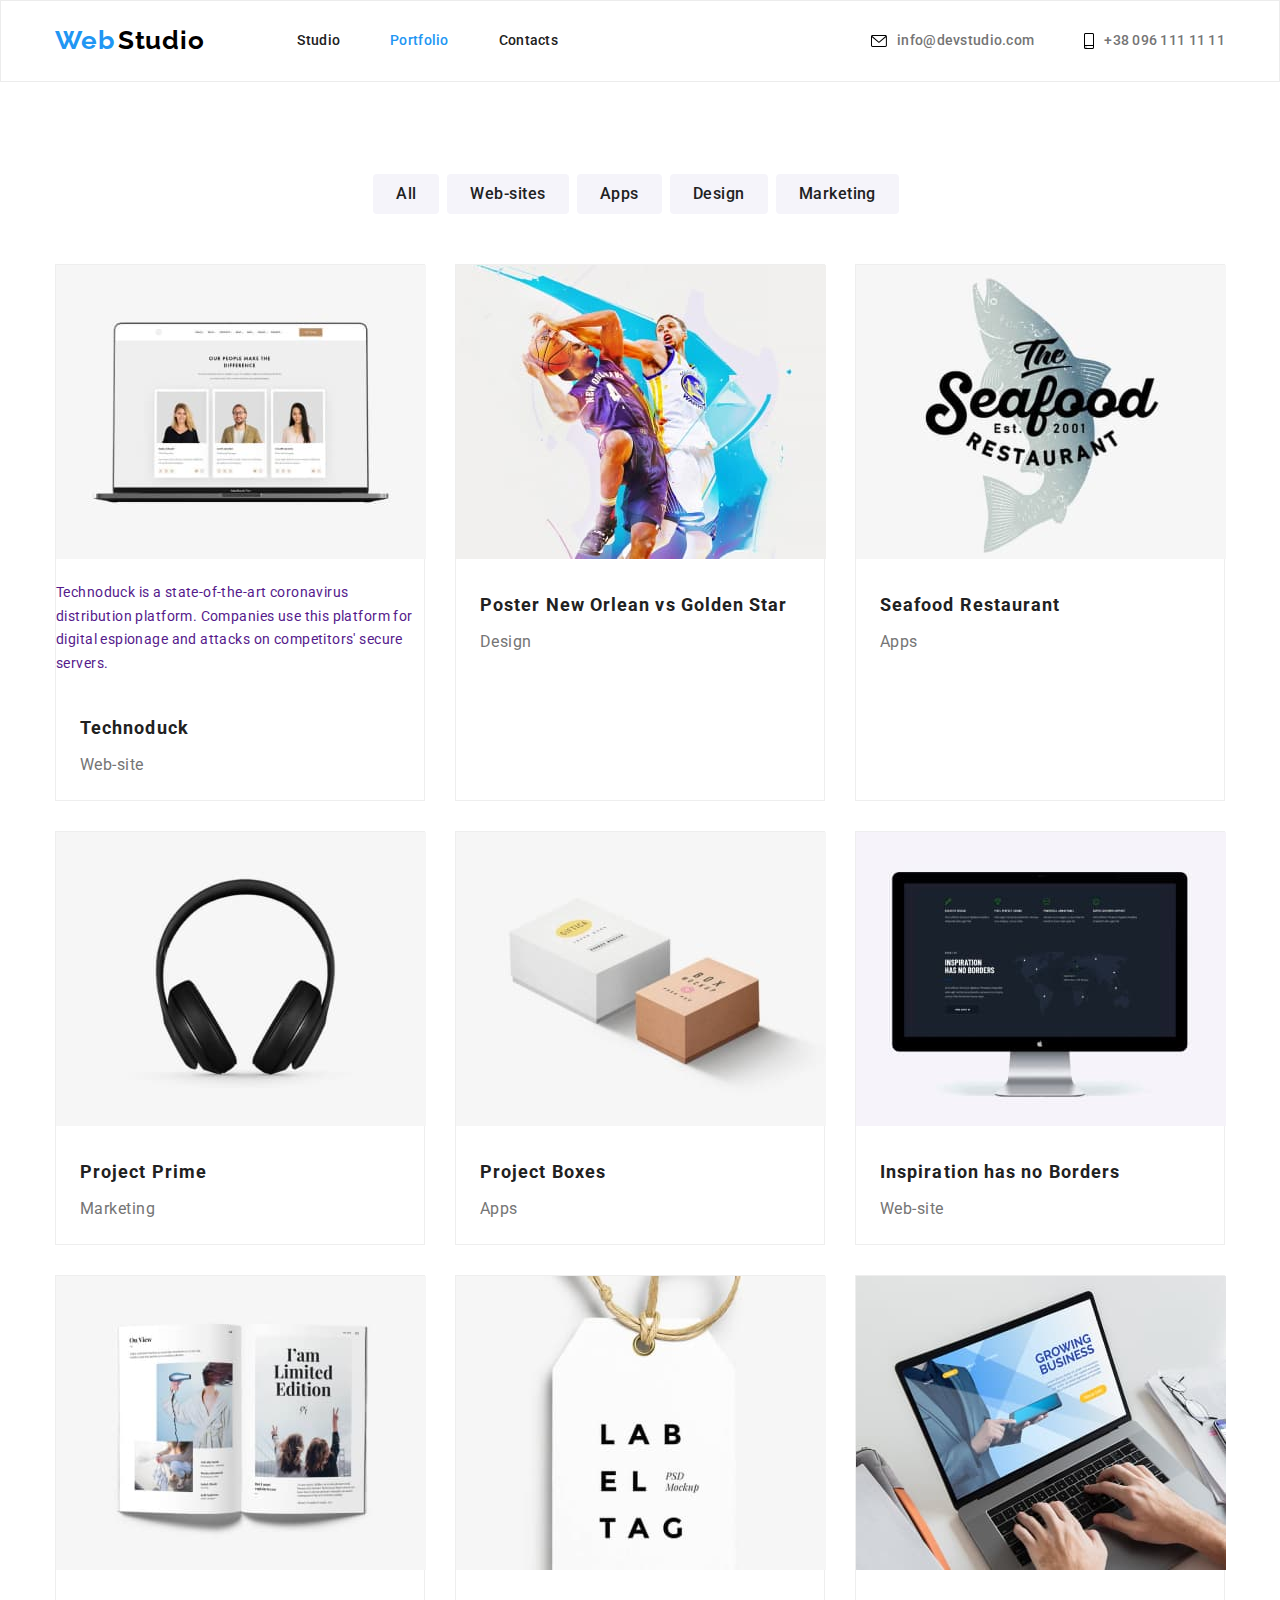
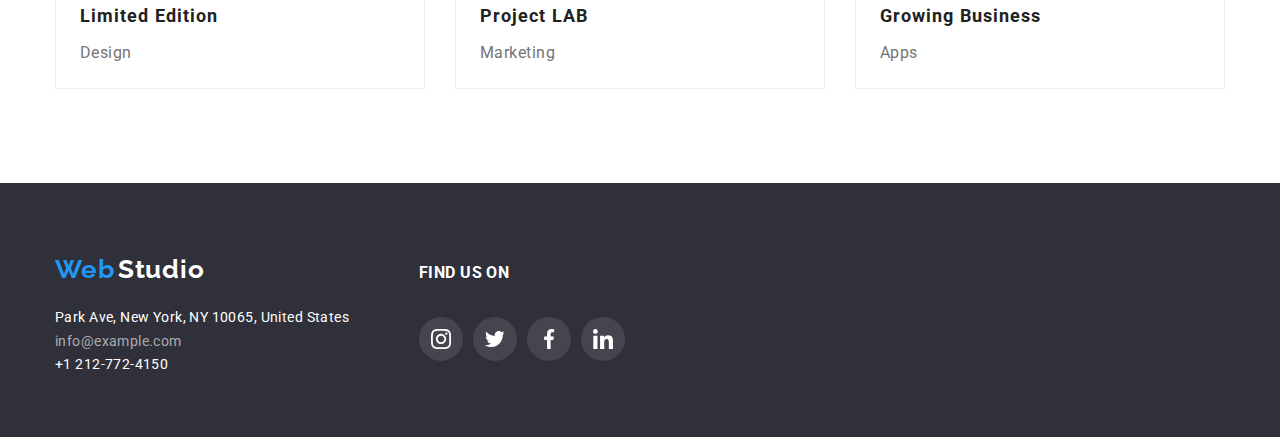
==== commit 70ff23fb: "add z-index in header" ====
--- a/portfolio.html
+++ b/portfolio.html
@@ -71,10 +71,10 @@
                   <li class="portfolio-element">
                     <a href="" class="portfolio-link">
                         <div class="portfolio-vision">
+                            
+                            <img src="./images/portfolio/img.jpg" alt="Technoduck's photo" width="370" height="294" />
                             <div class="portfolio-desription">
-                            <img src="./images/portfolio/img.jpg" alt="Technoduck's photo" width="370" height="294" />
-                            
-                            <p>Technoduck is a state-of-the-art coronavirus distribution platform. Companies use this platform for digital espionage and attacks on competitors' secure servers.</p>
+                              <p>Technoduck is a state-of-the-art coronavirus distribution platform. Companies use this platform for digital espionage and attacks on competitors' secure servers.</p>
                             </div>
                         </div>
                         <h3 class="portfolio-title">Technoduck</h3>
--- a/css/styles.css
+++ b/css/styles.css
@@ -36,7 +36,7 @@
     padding-top: 94px;
     padding-bottom: 94px;
   }
-  .ul, .li {
+  .ul, li {
     list-style: none;
    
   }
@@ -55,6 +55,7 @@
     min-height: 80px;
     top: 0;
     left: 0;
+    z-index: 1;
   }
   .header .list {
     list-style: none;
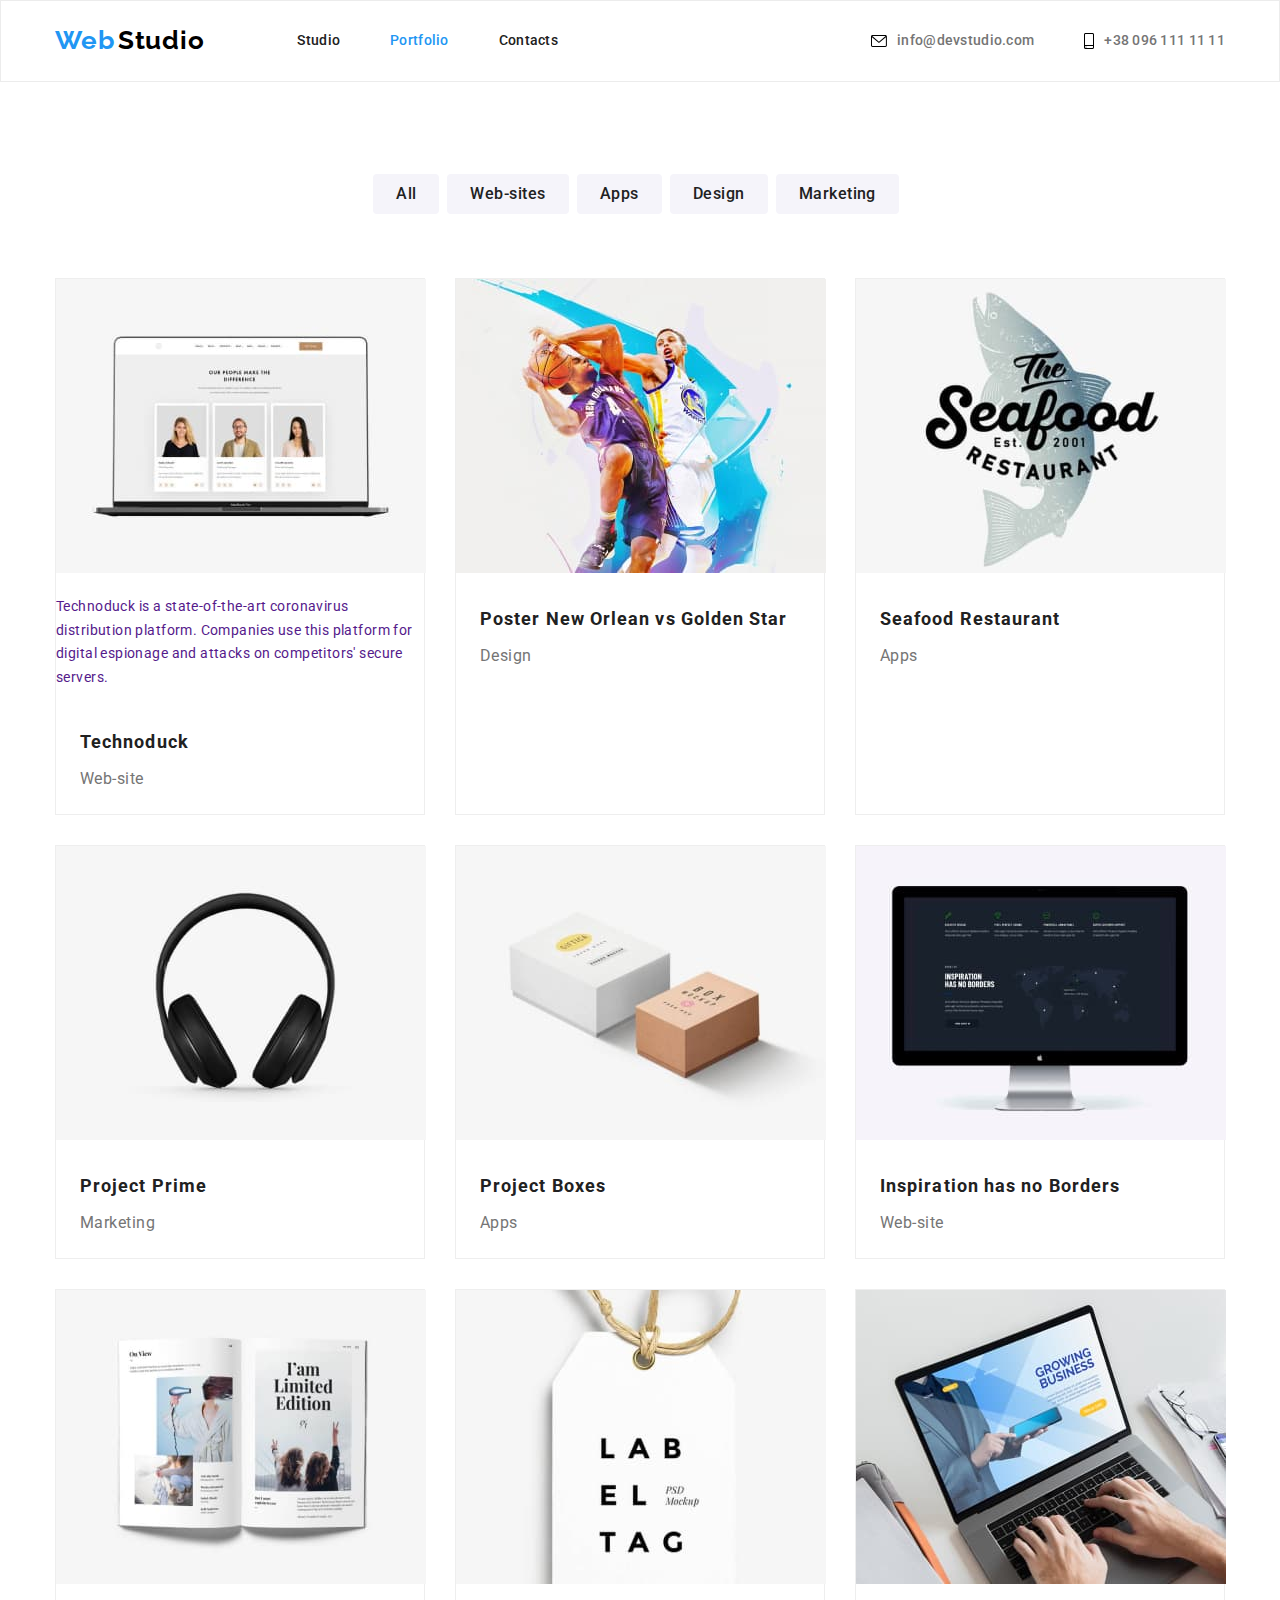
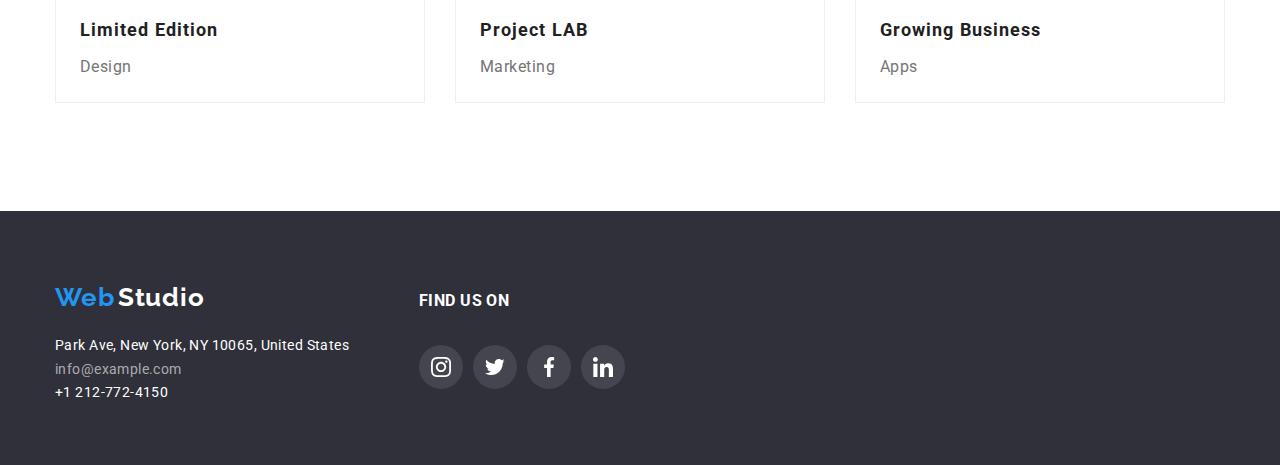
==== commit 6cd3c2f2: "fixed portfolio lists" ====
--- a/portfolio.html
+++ b/portfolio.html
@@ -66,17 +66,17 @@
                 </ul>
                 
                 <!--List of projects-->      
-                <ul class="list">
-                  <div class="portfolio-container">
-                  <li class="portfolio-element">
-                    <a href="" class="portfolio-link">
-                        <div class="portfolio-vision">
+                <ul class="portfolio-lists">
+                  
+                  <li class="portfolio-element">
+                    <a href="" class="portfolio-link">
+                        <!--<div class="portfolio-vision">-->
                             
                             <img src="./images/portfolio/img.jpg" alt="Technoduck's photo" width="370" height="294" />
                             <div class="portfolio-desription">
                               <p>Technoduck is a state-of-the-art coronavirus distribution platform. Companies use this platform for digital espionage and attacks on competitors' secure servers.</p>
                             </div>
-                        </div>
+                        <!--</div>-->
                         <h3 class="portfolio-title">Technoduck</h3>
                         <p class="portfolio-text">Web-site</p>
                     </a>
@@ -137,7 +137,7 @@
                       <p class="portfolio-text">Apps</p>
                     </a>
                   </li>
-                  </div>
+                  
                 </ul>
             </div>
         </section>
--- a/css/styles.css
+++ b/css/styles.css
@@ -624,11 +624,14 @@
     box-shadow: 0px 3px 1px rgba(0, 0, 0, 0.1), 0px 1px 2px rgba(0, 0, 0, 0.08), 0px 2px 2px rgba(0, 0, 0, 0.12);
   }
   /* list of projects */
-  .portfolio-container {
+  .portfolio-lists {
     display: flex;
     flex-wrap: wrap;
-  }
+    padding-left: 0;
+  }
+ 
   .portfolio-element {
+    position: relative;
     width: 370px;
     margin-right: 30px;
     margin-bottom: 30px;
@@ -650,16 +653,19 @@
   /*.portfolio-vision  img {
     position: relative;
     overflow: ;
-  }
-  /*.portfolio-description {
-    background-color:rgba(33, 150, 243, 0.9);
+  }*/
+  .portfolio-description {
+    position: absolute;
+    top:0;
+    right: 0;
+   /* background-color:rgba(33, 150, 243, 0.9);
     color: white;
     padding-top: 63px;
     padding-left: 24px;
     padding-bottom: 63px;
-    padding-right: 24px;
-    position: absolute;
-  }*/
+    padding-right: 24px;*/
+    
+  }
   
   .portfolio-title {
     padding-top: 20px;
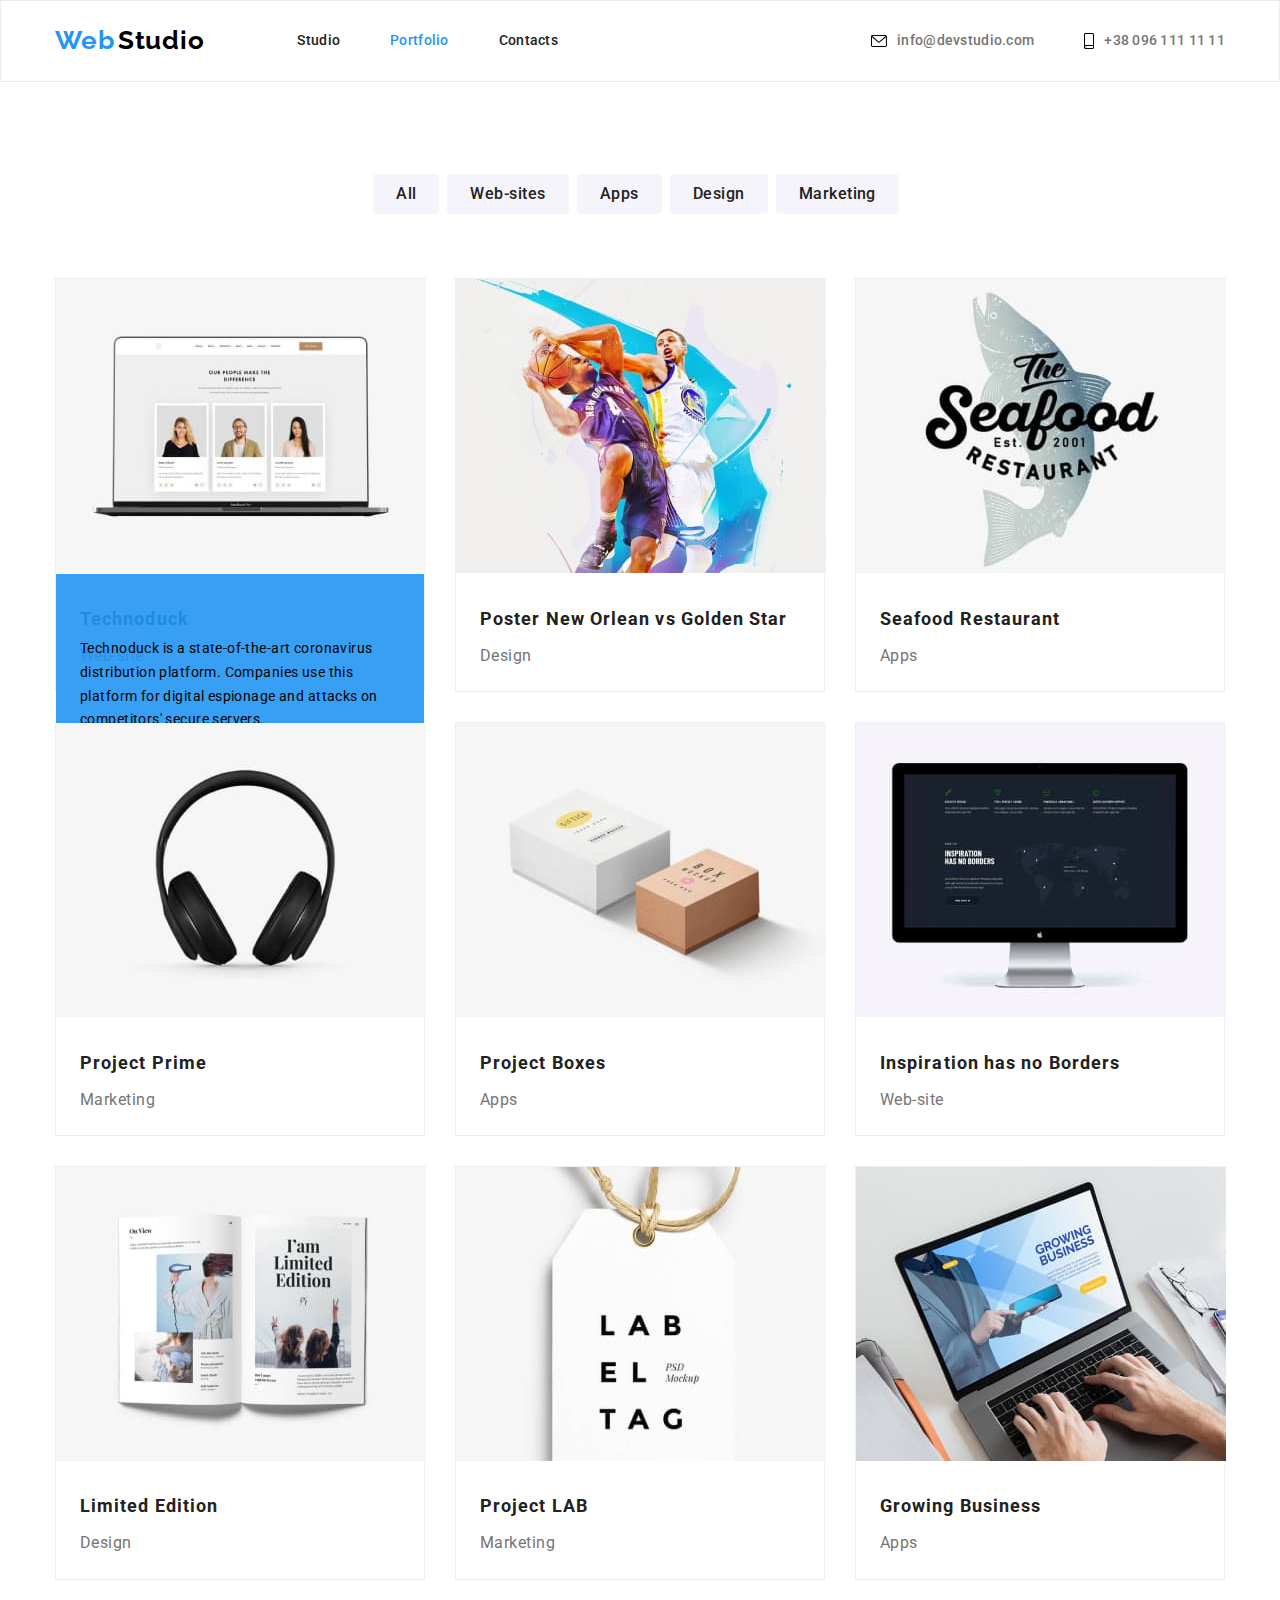
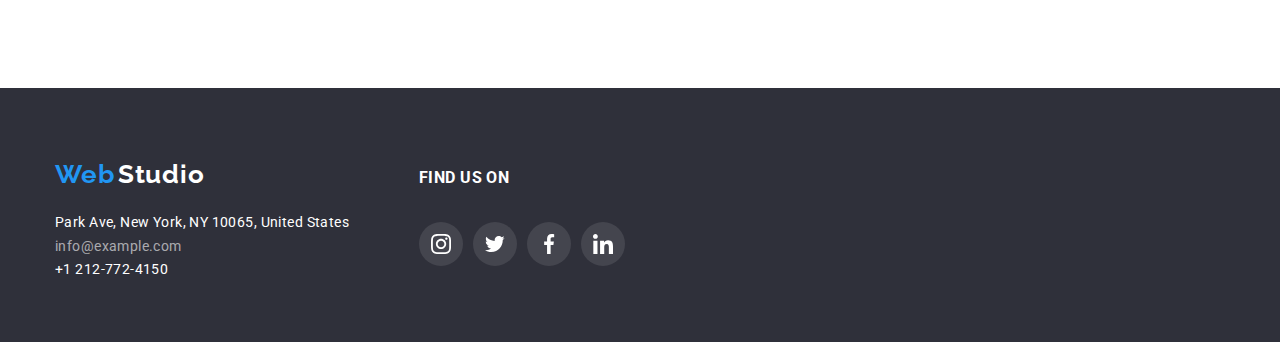
==== commit ff33b796: "add project" ====
--- a/portfolio.html
+++ b/portfolio.html
@@ -67,18 +67,18 @@
                 
                 <!--List of projects-->      
                 <ul class="portfolio-lists">
-                  
-                  <li class="portfolio-element">
-                    <a href="" class="portfolio-link">
-                        <!--<div class="portfolio-vision">-->
-                            
-                            <img src="./images/portfolio/img.jpg" alt="Technoduck's photo" width="370" height="294" />
-                            <div class="portfolio-desription">
-                              <p>Technoduck is a state-of-the-art coronavirus distribution platform. Companies use this platform for digital espionage and attacks on competitors' secure servers.</p>
-                            </div>
-                        <!--</div>-->
+                  <li class="portfolio-element">
+                    <a href="" class="portfolio-link">
+                      <!--<div class="portfolio-vision">-->
+                        <img src="./images/portfolio/img.jpg" alt="Technoduck's photo" width="370" height="294" />
+                        <div class="portfolio-desription">
+                          <p class="portfolio-project">Technoduck is a state-of-the-art coronavirus distribution platform. Companies use this platform for digital espionage and attacks on competitors' secure servers.</p>
+                        </div>
+                      <!--</div>-->
+                      <div class="portfolio-meta">
                         <h3 class="portfolio-title">Technoduck</h3>
                         <p class="portfolio-text">Web-site</p>
+                      </div>
                     </a>
                   </li>
                   <li class="portfolio-element">
--- a/css/styles.css
+++ b/css/styles.css
@@ -38,7 +38,7 @@
   }
   .ul, li {
     list-style: none;
-   
+  
   }
   /* main-div */
   .main-div {
@@ -625,13 +625,14 @@
   }
   /* list of projects */
   .portfolio-lists {
+    position: relative;
     display: flex;
     flex-wrap: wrap;
     padding-left: 0;
   }
  
   .portfolio-element {
-    position: relative;
+    /*position: relative;*/
     width: 370px;
     margin-right: 30px;
     margin-bottom: 30px;
@@ -648,25 +649,35 @@
  }
   .portfolio-link {
     text-decoration: none;
-  }
-  
-  /*.portfolio-vision  img {
     position: relative;
-    overflow: ;
+  }
+  
+ /*.portfolio-vision  img {
+    position: relative;
+    overflow: hidden;
   }*/
   .portfolio-description {
     position: absolute;
     top:0;
     right: 0;
-   /* background-color:rgba(33, 150, 243, 0.9);
-    color: white;
+    background-color:rgba(33, 150, 243, 0.9);
+    color: black;
+    /*padding-top: 63px;
+    padding-left: 24px;
+    padding-bottom: 63px;
+    padding-right: 24px;*/
+  }
+  .portfolio-project {
+    position: absolute;
+    top:0;
+    right: 0;
+    background-color:rgba(33, 150, 243, 0.9);
+    color: black;
     padding-top: 63px;
     padding-left: 24px;
     padding-bottom: 63px;
-    padding-right: 24px;*/
-    
-  }
-  
+    padding-right: 24px;
+  }
   .portfolio-title {
     padding-top: 20px;
     padding-left: 24px;
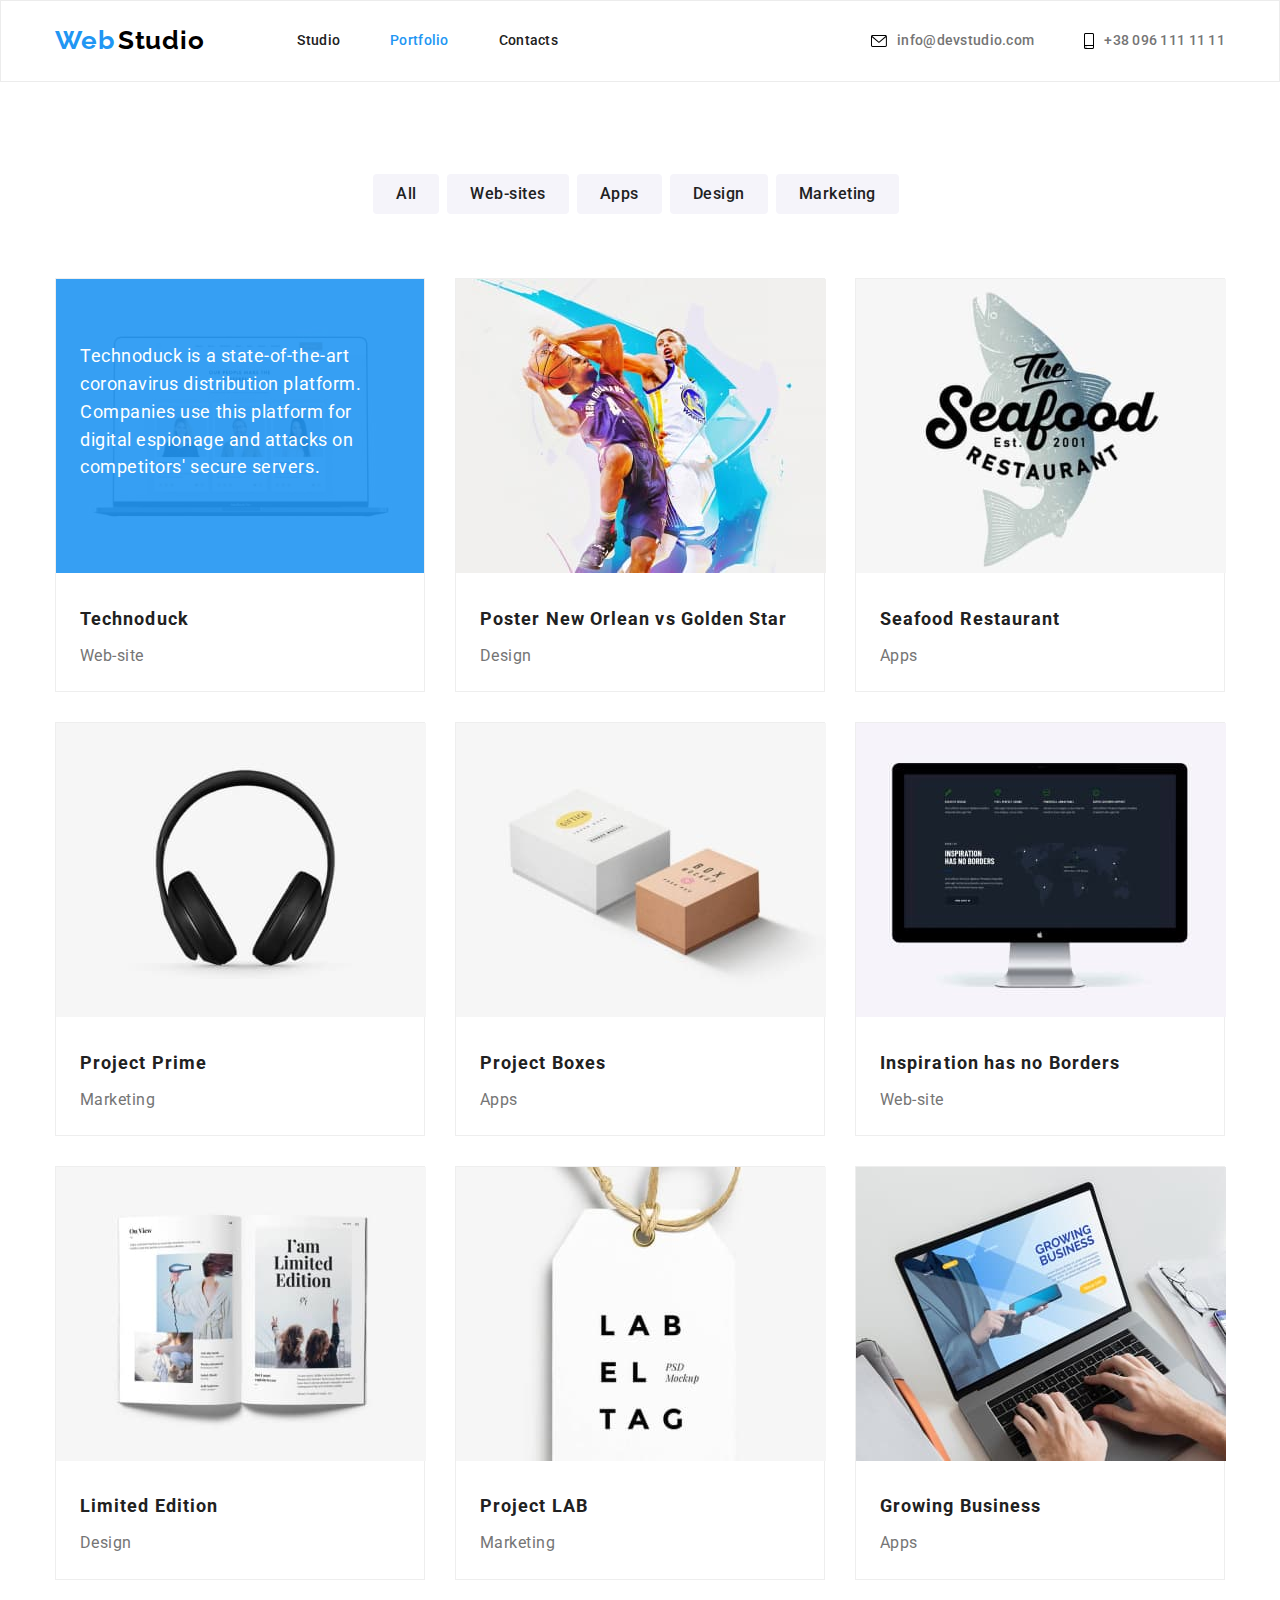
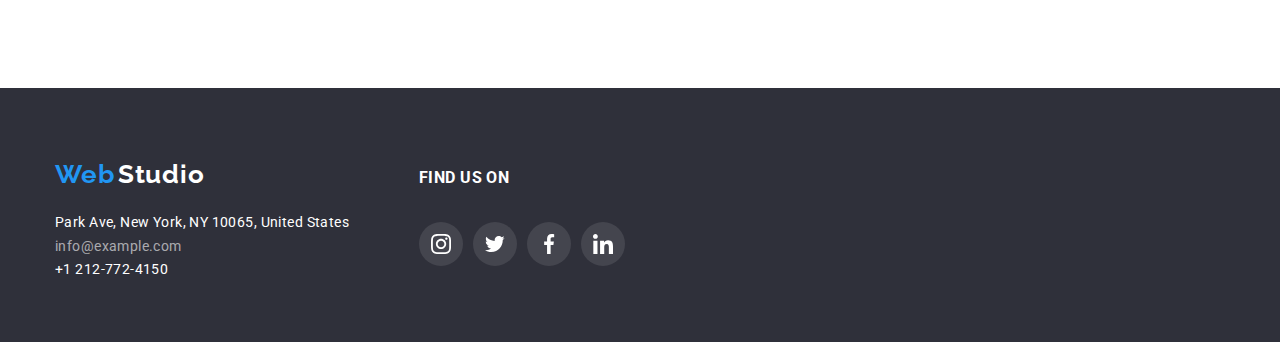
==== commit 819612d9: "more changes" ====
--- a/portfolio.html
+++ b/portfolio.html
@@ -69,12 +69,12 @@
                 <ul class="portfolio-lists">
                   <li class="portfolio-element">
                     <a href="" class="portfolio-link">
-                      <!--<div class="portfolio-vision">-->
+                      <div class="portfolio-vision">
                         <img src="./images/portfolio/img.jpg" alt="Technoduck's photo" width="370" height="294" />
                         <div class="portfolio-desription">
                           <p class="portfolio-project">Technoduck is a state-of-the-art coronavirus distribution platform. Companies use this platform for digital espionage and attacks on competitors' secure servers.</p>
                         </div>
-                      <!--</div>-->
+                      </div>
                       <div class="portfolio-meta">
                         <h3 class="portfolio-title">Technoduck</h3>
                         <p class="portfolio-text">Web-site</p>
--- a/css/styles.css
+++ b/css/styles.css
@@ -625,14 +625,14 @@
   }
   /* list of projects */
   .portfolio-lists {
-    position: relative;
+    /*position: relative;*/
     display: flex;
     flex-wrap: wrap;
     padding-left: 0;
   }
  
   .portfolio-element {
-    /*position: relative;*/
+    position: relative;
     width: 370px;
     margin-right: 30px;
     margin-bottom: 30px;
@@ -649,34 +649,35 @@
  }
   .portfolio-link {
     text-decoration: none;
-    position: relative;
-  }
-  
- /*.portfolio-vision  img {
+    /*position: relative;*/
+  }
+  
+ .portfolio-vision  {
     position: relative;
     overflow: hidden;
-  }*/
+  }
   .portfolio-description {
     position: absolute;
     top:0;
     right: 0;
     background-color:rgba(33, 150, 243, 0.9);
-    color: black;
-    /*padding-top: 63px;
-    padding-left: 24px;
-    padding-bottom: 63px;
-    padding-right: 24px;*/
-  }
+  } 
+    
   .portfolio-project {
     position: absolute;
-    top:0;
-    right: 0;
+    width: 370px;
+    height: 294px;
+    top: 0;
     background-color:rgba(33, 150, 243, 0.9);
-    color: black;
-    padding-top: 63px;
-    padding-left: 24px;
-    padding-bottom: 63px;
-    padding-right: 24px;
+    color: var(--primary-white-color);
+    padding: 63px 24px 63px 24px;
+    margin-top: 0;
+    margin-bottom: 0;
+    font-size: 18px;
+    line-height: 1.55;
+    letter-spacing: 0.54px;
+    transform: translateY(0);
+
   }
   .portfolio-title {
     padding-top: 20px;
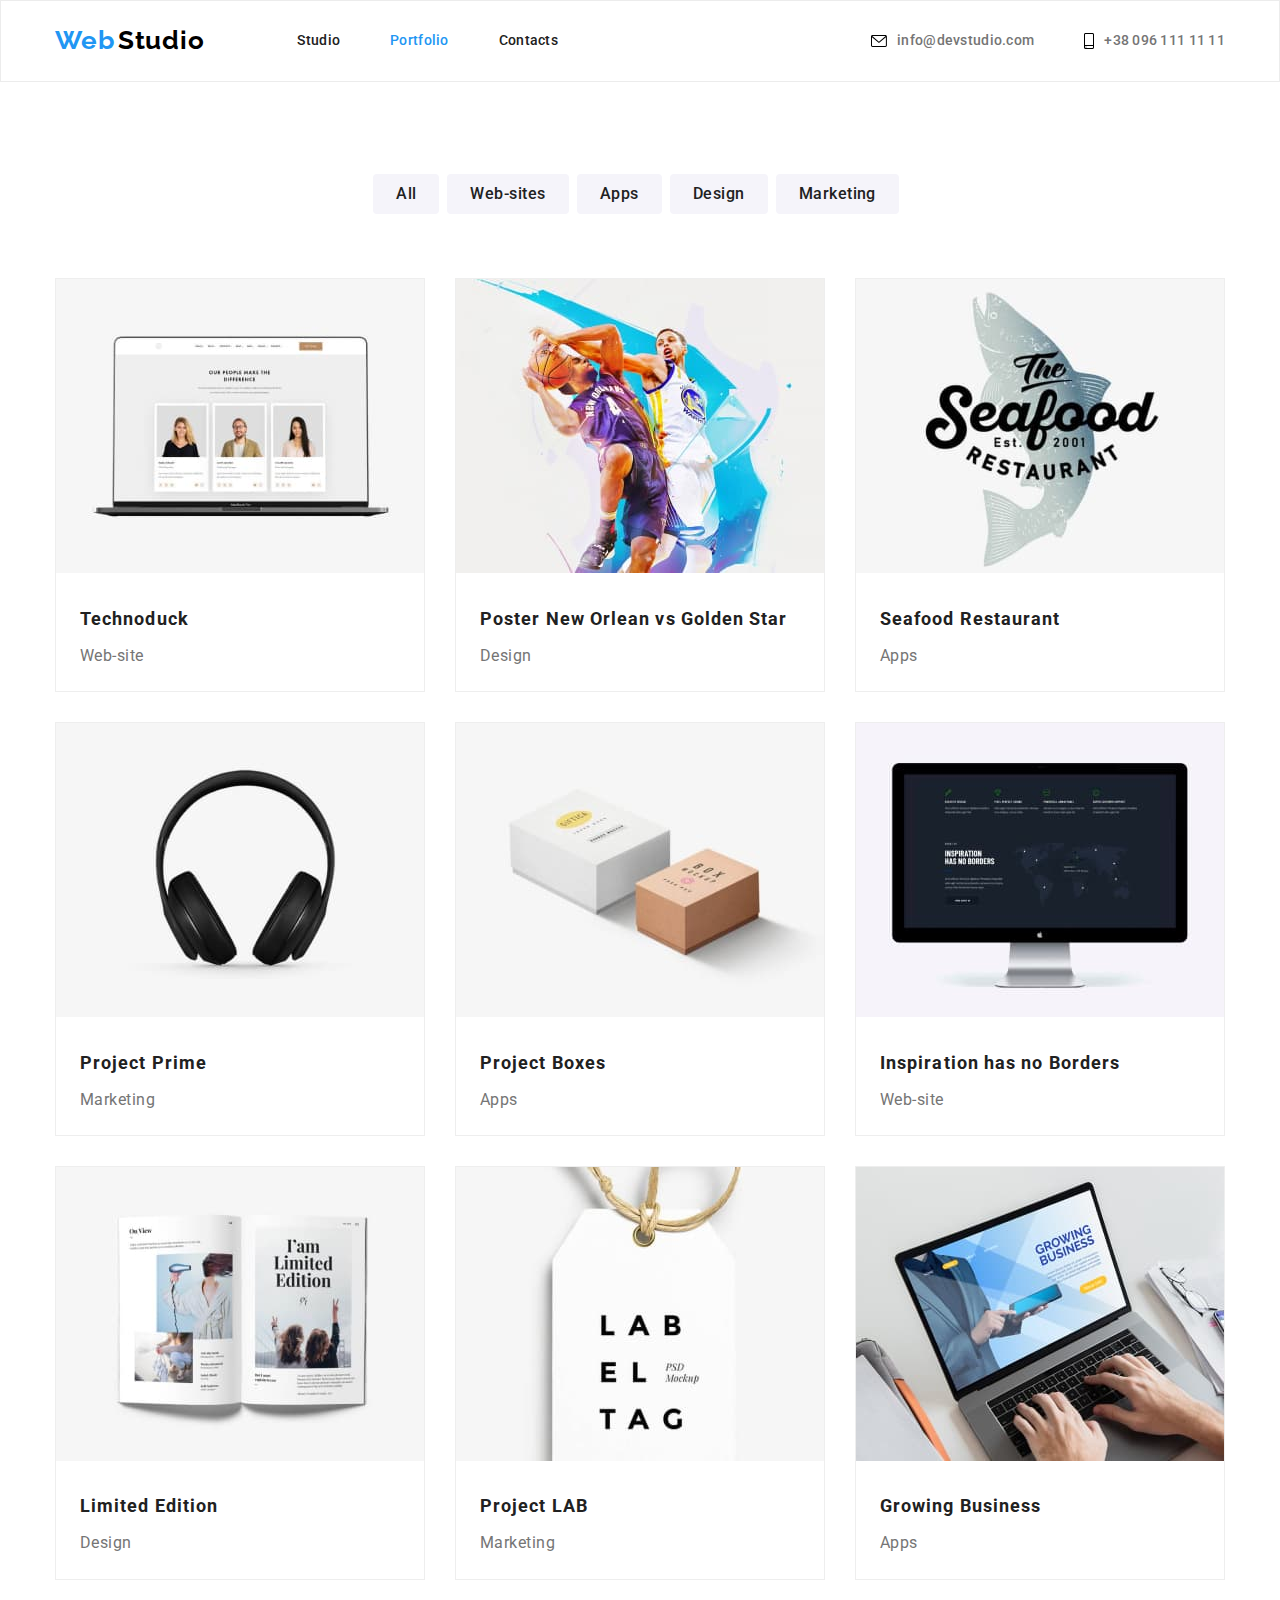
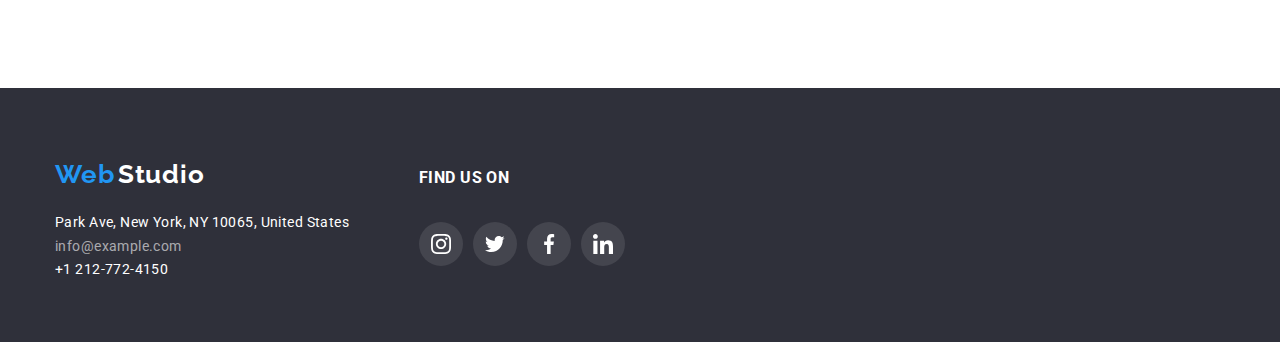
==== commit 1e6d31fb: "changes in portfolio" ====
--- a/portfolio.html
+++ b/portfolio.html
@@ -83,58 +83,114 @@
                   </li>
                   <li class="portfolio-element">
                     <a href="" class="portfolio-link">
-                      <img src="./images/portfolio/img1.jpg" alt="Poster's photo" width="370" height="294" />
-                      <h3 class="portfolio-title">Poster New Orlean vs Golden Star</h3>
-                      <p class="portfolio-text">Design</p>
-                    </a>
-                  </li>
-                  <li class="portfolio-element">
-                    <a href="" class="portfolio-link">
-                      <img src="./images/portfolio/img2.jpg" alt="Seafood's photo" width="370" height="294" />
-                      <h3 class="portfolio-title">Seafood Restaurant</h3>
-                      <p class="portfolio-text">Apps</p>
-                    </a>
-                  </li>
-                  <li class="portfolio-element">
-                    <a href="" class="portfolio-link">
-                      <img src="./images/portfolio/img3.jpg" alt="Project's photo" width="370" height="294" />
-                      <h3 class="portfolio-title">Project Prime</h3>
-                      <p class="portfolio-text">Marketing</p>
+                      <div class="portfolio-vision">
+                        <img src="./images/portfolio/img1.jpg" alt="Poster's photo" width="370" height="294" />
+                        <div class="portfolio-desription">
+                          <p class="portfolio-project">Technoduck is a state-of-the-art coronavirus distribution platform. Companies use this platform for digital espionage and attacks on competitors' secure servers.</p>
+                        </div>
+                      </div>
+                      <div class="portfolio-meta">
+                        <h3 class="portfolio-title">Poster New Orlean vs Golden Star</h3>
+                        <p class="portfolio-text">Design</p>
+                      </div>
+                    </a>
+                  </li>
+                  <li class="portfolio-element">
+                    <a href="" class="portfolio-link">
+                      <div class="portfolio-vision">
+                        <img src="./images/portfolio/img2.jpg" alt="Seafood's photo" width="370" height="294" />
+                        <div class="portfolio-desription">
+                          <p class="portfolio-project">Technoduck is a state-of-the-art coronavirus distribution platform. Companies use this platform for digital espionage and attacks on competitors' secure servers.</p>
+                        </div>
+                      </div>
+                      <div class="portfolio-meta">
+                        <h3 class="portfolio-title">Seafood Restaurant</h3>
+                        <p class="portfolio-text">Apps</p>
+                      </div>
+                    </a>
+                  </li>
+                  <li class="portfolio-element">
+                    <a href="" class="portfolio-link">
+                      <div class="portfolio-vision">
+                        <img src="./images/portfolio/img3.jpg" alt="Project's photo" width="370" height="294" />
+                        <div class="portfolio-desription">
+                          <p class="portfolio-project">Technoduck is a state-of-the-art coronavirus distribution platform. Companies use this platform for digital espionage and attacks on competitors' secure servers.</p>
+                        </div>
+                      </div>                      
+                      <div class="portfolio-meta">
+                        <h3 class="portfolio-title">Project Prime</h3>
+                        <p class="portfolio-text">Marketing</p>
+                      </div>
                     </a>
                    </li>
                   <li class="portfolio-element">
                     <a href="" class="portfolio-link">
-                      <img src="./images/portfolio/img4.jpg" alt="Boxes's photo" width="370" height="294" />
-                      <h3 class="portfolio-title">Project Boxes</h3>
-                      <p class="portfolio-text">Apps</p>
-                    </a>
-                  </li>
-                  <li class="portfolio-element">
-                    <a href="" class="portfolio-link">
-                      <img src="./images/portfolio/img5.jpg" alt="Inspiration's photo" width="370" height="294" />
-                      <h3 class="portfolio-title">Inspiration has no Borders</h3>
-                      <p class="portfolio-text">Web-site</p>
-                    </a>
-                  </li>
-                  <li class="portfolio-element">
-                    <a href="" class="portfolio-link">
-                      <img src="./images/portfolio/img6.jpg" alt="Edition's photo" width="370" height="294" />
-                      <h3 class="portfolio-title">Limited Edition</h3>
-                      <p class="portfolio-text">Design</p>
-                    </a>
-                  </li>
-                  <li class="portfolio-element">
-                    <a href="" class="portfolio-link">
-                      <img src="./images/portfolio/img7.jpg" alt="LAB's photo" width="370" height="294" />
-                      <h3 class="portfolio-title">Project LAB</h3>
-                      <p class="portfolio-text">Marketing</p>
-                    </a>
-                  </li>
-                  <li class="portfolio-element">
-                    <a href="" class="portfolio-link">
-                      <img src="./images/portfolio/img8.jpg" alt="Business's photo" width="370" height="294" />
-                      <h3 class="portfolio-title">Growing Business</h3>
-                      <p class="portfolio-text">Apps</p>
+                      <div class="portfolio-vision">
+                        <img src="./images/portfolio/img4.jpg" alt="Boxes's photo" width="370" height="294" />
+                        <div class="portfolio-desription">
+                          <p class="portfolio-project">Technoduck is a state-of-the-art coronavirus distribution platform. Companies use this platform for digital espionage and attacks on competitors' secure servers.</p>
+                        </div>
+                      </div>
+                      <div class="portfolio-meta">
+                        <h3 class="portfolio-title">Project Boxes</h3>
+                        <p class="portfolio-text">Apps</p>
+                      </div>                      
+                    </a>
+                  </li>
+                  <li class="portfolio-element">
+                    <a href="" class="portfolio-link">
+                      <div class="portfolio-vision">
+                        <img src="./images/portfolio/img5.jpg" alt="Inspiration's photo" width="370" height="294" />
+                        <div class="portfolio-desription">
+                          <p class="portfolio-project">Technoduck is a state-of-the-art coronavirus distribution platform. Companies use this platform for digital espionage and attacks on competitors' secure servers.</p>
+                        </div>
+                      </div>
+                      <div class="portfolio-meta">
+                        <h3 class="portfolio-title">Inspiration has no Borders</h3>
+                        <p class="portfolio-text">Web-site</p>
+                      </div>                      
+                    </a>
+                  </li>
+                  <li class="portfolio-element">
+                    <a href="" class="portfolio-link">
+                      <div class="portfolio-vision">
+                        <img src="./images/portfolio/img6.jpg" alt="Edition's photo" width="370" height="294" />
+                        <div class="portfolio-desription">
+                          <p class="portfolio-project">Technoduck is a state-of-the-art coronavirus distribution platform. Companies use this platform for digital espionage and attacks on competitors' secure servers.</p>
+                        </div>
+                      </div>
+                      <div class="portfolio-meta">
+                        <h3 class="portfolio-title">Limited Edition</h3>
+                        <p class="portfolio-text">Design</p>
+                      </div>                      
+                    </a>
+                  </li>
+                  <li class="portfolio-element">
+                    <a href="" class="portfolio-link">
+                      <div class="portfolio-vision">
+                        <img src="./images/portfolio/img7.jpg" alt="LAB's photo" width="370" height="294" />
+                        <div class="portfolio-desription">
+                          <p class="portfolio-project">Technoduck is a state-of-the-art coronavirus distribution platform. Companies use this platform for digital espionage and attacks on competitors' secure servers.</p>
+                        </div>
+                      </div>
+                      <div class="portfolio-meta">
+                        <h3 class="portfolio-title">Project LAB</h3>
+                        <p class="portfolio-text">Marketing</p>
+                      </div>                      
+                    </a>
+                  </li>
+                  <li class="portfolio-element">
+                    <a href="" class="portfolio-link">
+                      <div class="portfolio-vision">
+                        <img src="./images/portfolio/img8.jpg" alt="Business's photo" width="370" height="294" />
+                        <div class="portfolio-desription">
+                          <p class="portfolio-project">Technoduck is a state-of-the-art coronavirus distribution platform. Companies use this platform for digital espionage and attacks on competitors' secure servers.</p>
+                        </div>
+                      </div>
+                      <div class="portfolio-meta">
+                        <h3 class="portfolio-title">Growing Business</h3>
+                        <p class="portfolio-text">Apps</p>
+                      </div>                      
                     </a>
                   </li>
                   
--- a/css/styles.css
+++ b/css/styles.css
@@ -651,7 +651,10 @@
     text-decoration: none;
     /*position: relative;*/
   }
-  
+  .portfolio-link:hover .portfolio-project {
+    opacity: 1;
+    transform: translateY(0);
+  }
  .portfolio-vision  {
     position: relative;
     overflow: hidden;
@@ -673,10 +676,13 @@
     padding: 63px 24px 63px 24px;
     margin-top: 0;
     margin-bottom: 0;
+    opacity: 0;
     font-size: 18px;
     line-height: 1.55;
     letter-spacing: 0.54px;
-    transform: translateY(0);
+
+    transform: translateY(100%);
+    transition: transform 250ms cubic-bezier(0.4, 0, 0.2, 1)
 
   }
   .portfolio-title {
